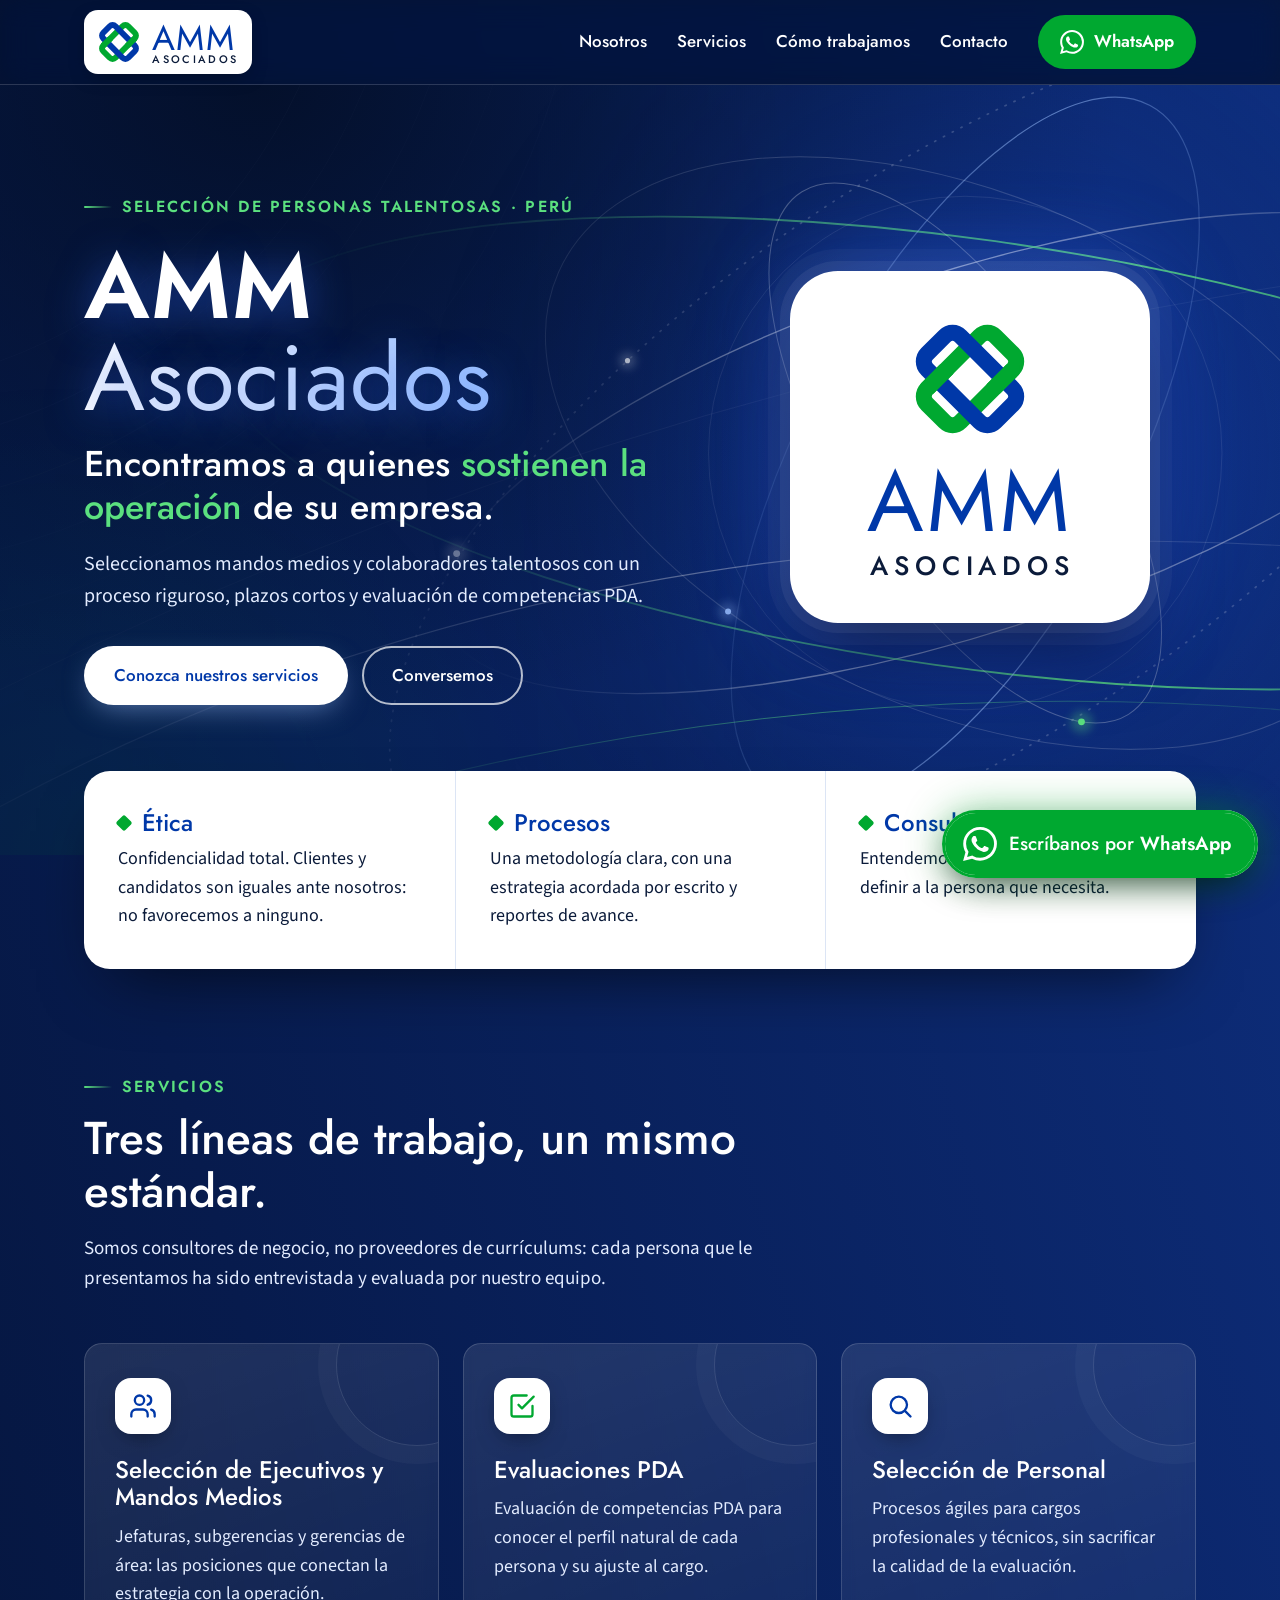
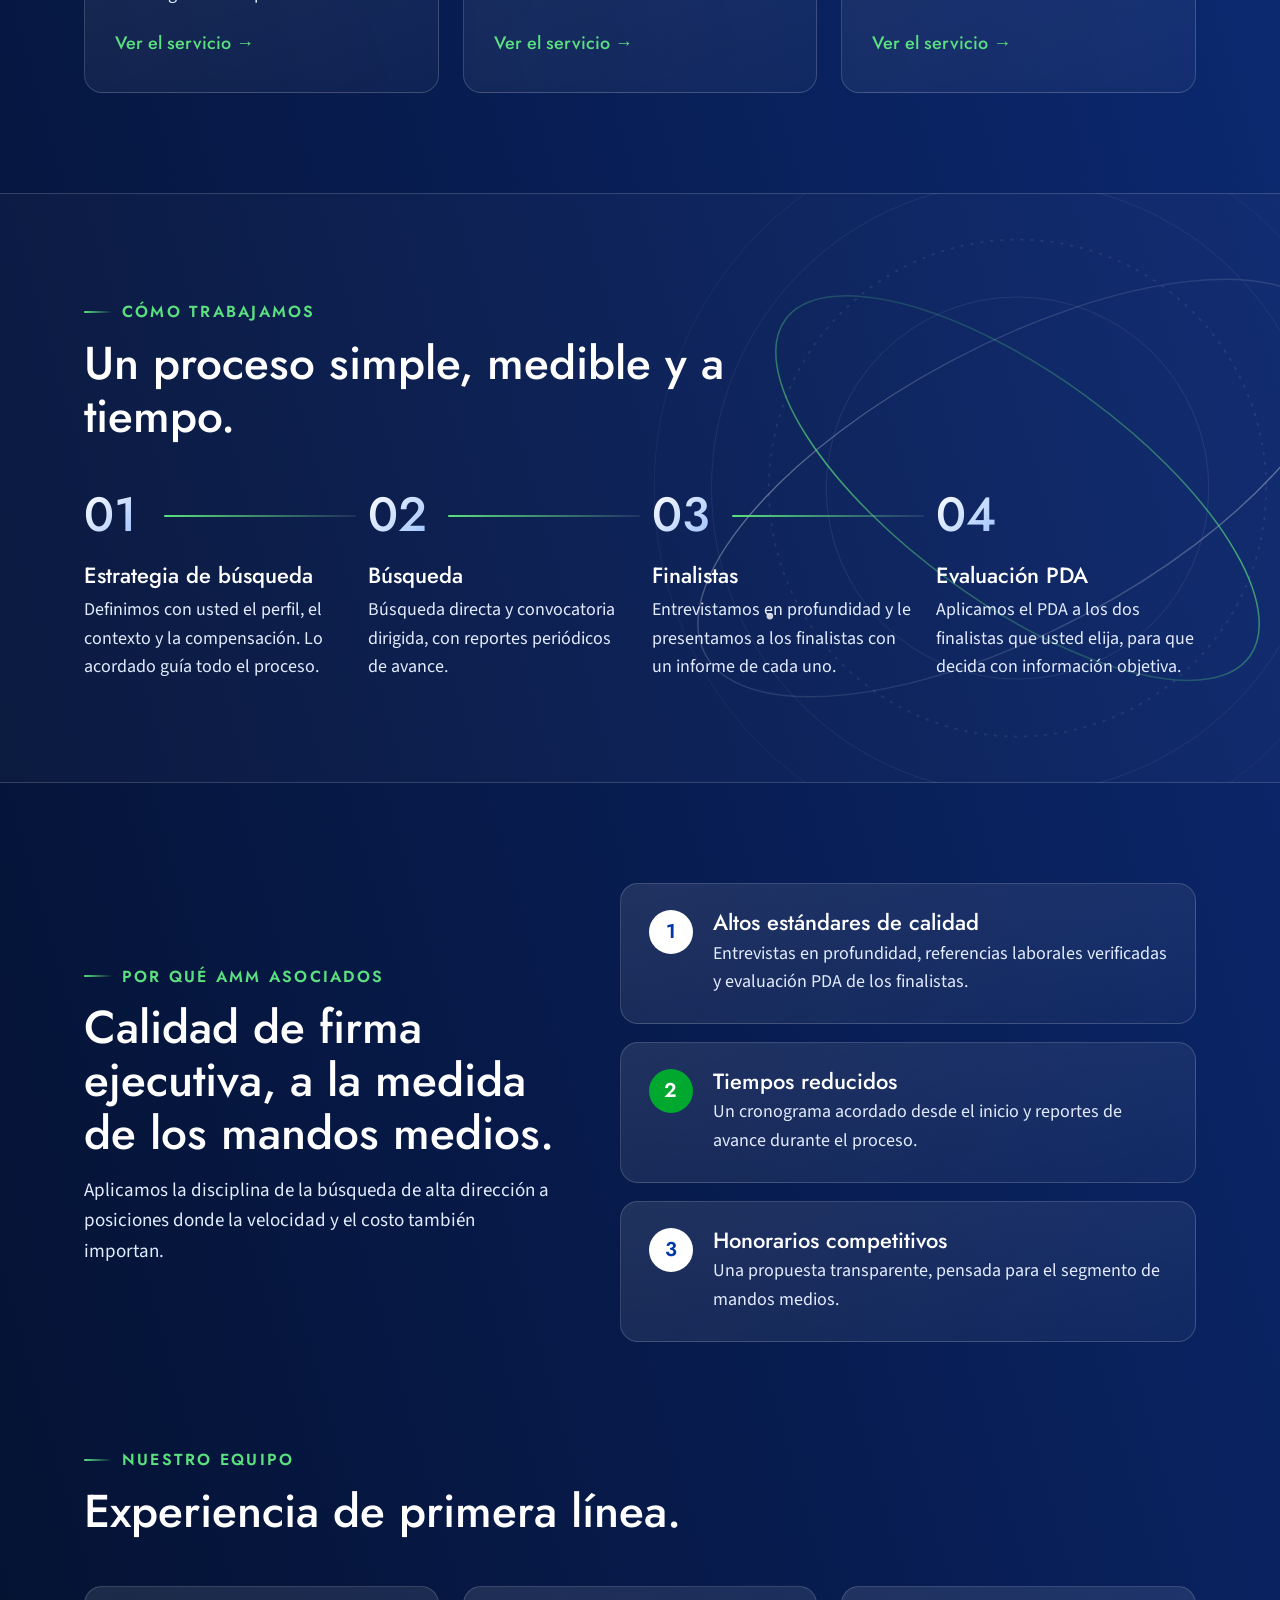
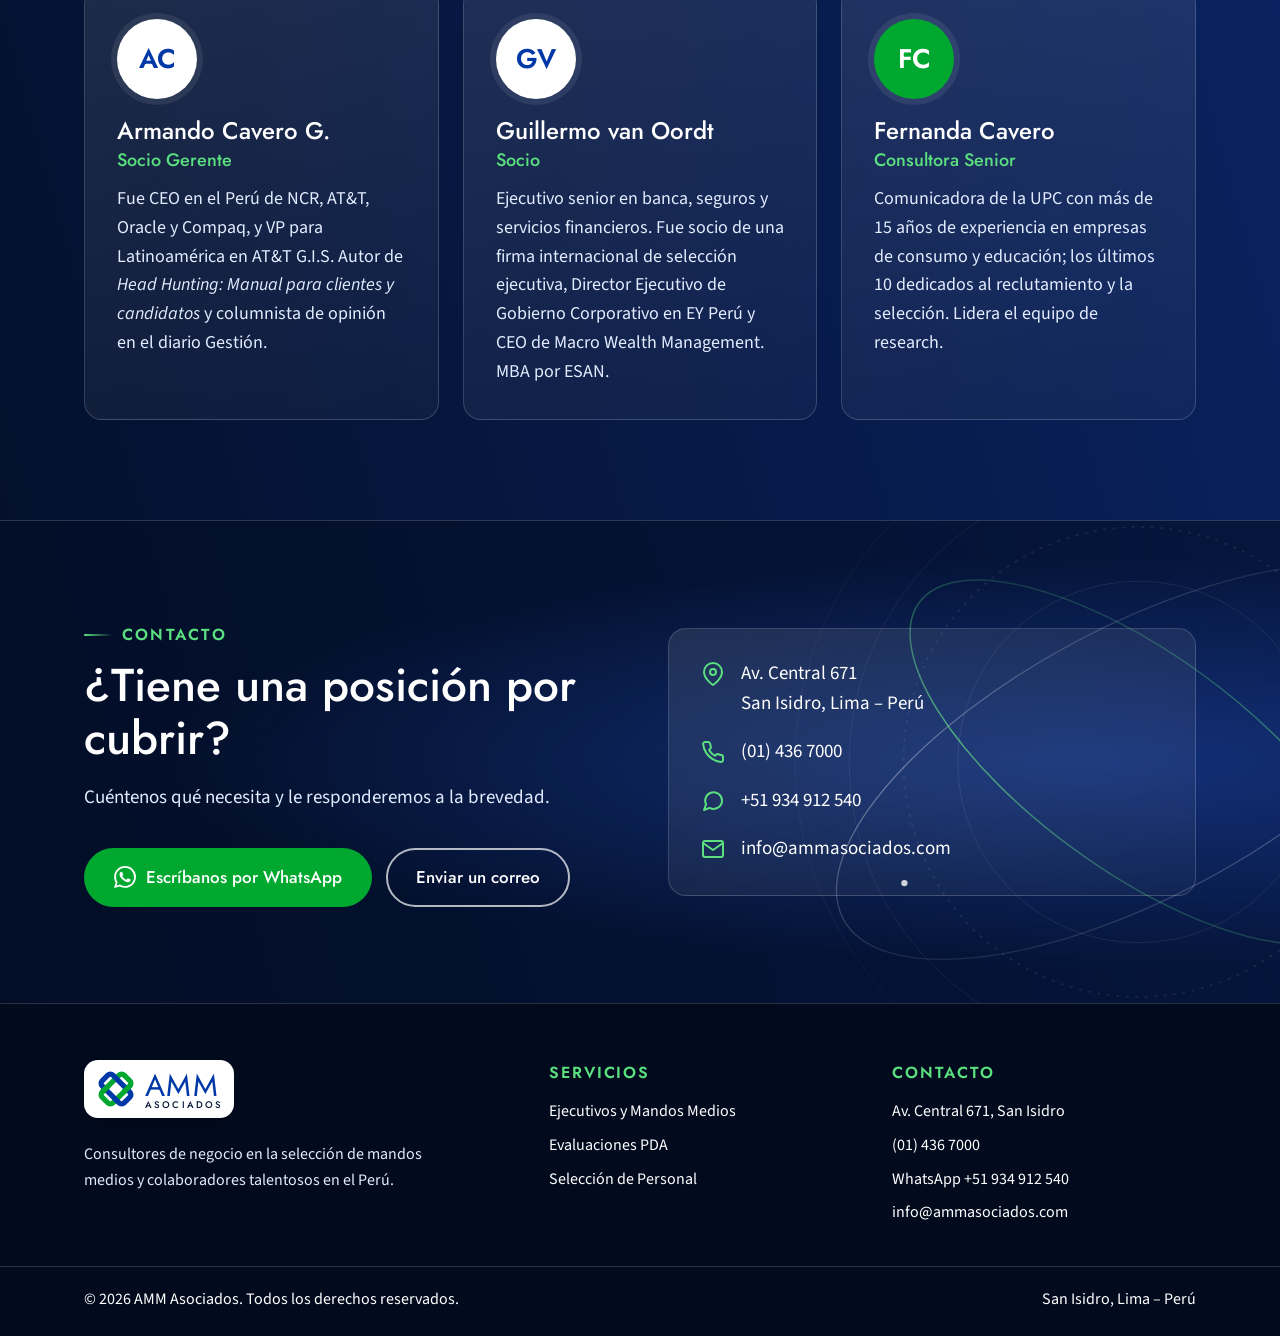
==== index.html @ b9a68bb2 "Sitio AMM Asociados Co-Authored-By: Claude Opus 5.5 <noreply@anthropic.com> Claude-Session: https://" ====
<!doctype html>
<html lang="es-PE">
<head>
<meta charset="utf-8">
<meta name="viewport" content="width=device-width, initial-scale=1">
<title>AMM Asociados | Selección de mandos medios y colaboradores talentosos</title>
<meta name="description" content="AMM Asociados: selección de ejecutivos, mandos medios y colaboradores talentosos en el Perú, con evaluación de competencias PDA. Consultores de negocio en San Isidro, Lima.">
<link rel="canonical" href="https://ammasociados.com/">
<meta property="og:type" content="website">
<meta property="og:site_name" content="AMM Asociados">
<meta property="og:locale" content="es_PE">
<meta property="og:title" content="AMM Asociados | Selección de mandos medios y colaboradores talentosos">
<meta property="og:description" content="AMM Asociados: selección de ejecutivos, mandos medios y colaboradores talentosos en el Perú, con evaluación de competencias PDA. Consultores de negocio en San Isidro, Lima.">
<meta property="og:url" content="https://ammasociados.com/">
<meta property="og:image" content="https://ammasociados.com/assets/img/og-image.png">
<meta name="twitter:card" content="summary_large_image">
<meta name="theme-color" content="#0038A8">
<link rel="icon" href="/favicon.svg" type="image/svg+xml">
<link rel="apple-touch-icon" href="/assets/img/apple-touch-icon.png">
<link rel="preconnect" href="https://fonts.googleapis.com">
<link rel="preconnect" href="https://fonts.gstatic.com" crossorigin>
<link href="https://fonts.googleapis.com/css2?family=Jost:wght@400;500;600&family=Source+Sans+3:wght@400;600;700&display=swap" rel="stylesheet">
<link rel="stylesheet" href="/assets/css/styles.css">
<script type="application/ld+json">{"@context": "https://schema.org", "@type": "ProfessionalService", "name": "AMM Asociados", "url": "https://ammasociados.com/", "logo": "https://ammasociados.com/assets/img/logo-amm-asociados.svg", "image": "https://ammasociados.com/assets/img/og-image.png", "description": "Selección de mandos medios, ejecutivos y colaboradores talentosos en el Perú, con evaluación de competencias PDA.", "telephone": "+51-1-436-7000", "email": "info@ammasociados.com", "address": {"@type": "PostalAddress", "streetAddress": "Av. Central 671", "addressLocality": "San Isidro", "addressRegion": "Lima", "addressCountry": "PE"}, "areaServed": "PE"}</script>
</head>
<body class="futuro">
<a class="skip" href="#contenido">Ir al contenido</a>
<svg width="0" height="0" style="position:absolute" aria-hidden="true" focusable="false">
  <defs>
    <symbol id="amm-mark" viewBox="-185 -185 370 370">
      <defs>
        <clipPath id="cx-l"><rect x="-135" y="-40" width="90" height="80"/></clipPath>
        <clipPath id="cx-r"><rect x="45" y="-40" width="90" height="80"/></clipPath>
      </defs>
      <g transform="rotate(45)">
        <rect x="-64" y="-131" width="128" height="262" rx="30" fill="none" stroke="#00A830" stroke-width="44"/>
        <rect x="-131" y="-64" width="262" height="128" rx="30" fill="none" stroke="#0038A8" stroke-width="44"/>
      </g>
      <g clip-path="url(#cx-l)"><g transform="rotate(45)"><rect x="-64" y="-131" width="128" height="262" rx="30" fill="none" stroke="#00A830" stroke-width="44"/></g></g>
      <g clip-path="url(#cx-r)"><g transform="rotate(45)"><rect x="-64" y="-131" width="128" height="262" rx="30" fill="none" stroke="#00A830" stroke-width="44"/></g></g>
    </symbol>
  </defs>
</svg>
<header class="site">
  <div class="wrap nav">
    <a class="logo" href="/" aria-label="AMM Asociados, inicio">
      <svg viewBox="0 0 488 170" role="img" aria-label="AMM Asociados">
        <use href="#amm-mark" x="0" y="0" width="170" height="170"/>
        <text x="196" y="112" font-family="Jost, sans-serif" font-size="118" font-weight="400" fill="#0038A8" letter-spacing="6">AMM</text>
        <text x="198" y="158" font-family="Jost, sans-serif" font-size="37" font-weight="500" fill="#0B1B3A" letter-spacing="8">ASOCIADOS</text>
      </svg>
    </a>
    <div class="nav-right">
      <ul class="menu">
      <li><a href="/nosotros/">Nosotros</a></li>
      <li><a href="/servicios/">Servicios</a></li>
      <li><a href="/#proceso">Cómo trabajamos</a></li>
      <li><a href="/contacto/">Contacto</a></li>
      </ul>
      <a class="btn btn-wa wa-head" href="https://wa.me/51934912540" target="_blank" rel="noopener" aria-label="Escríbanos por WhatsApp"><svg class="wa-ico" viewBox="0 0 24 24" fill="#FFFFFF" aria-hidden="true" focusable="false"><path d="M17.472 14.382c-.297-.149-1.758-.867-2.03-.967-.273-.099-.471-.148-.67.15-.197.297-.767.966-.94 1.164-.173.199-.347.223-.644.075-.297-.15-1.255-.463-2.39-1.475-.883-.788-1.48-1.761-1.653-2.059-.173-.297-.018-.458.13-.606.134-.133.298-.347.446-.52.149-.174.198-.298.298-.497.099-.198.05-.371-.025-.52-.075-.149-.669-1.612-.916-2.207-.242-.579-.487-.5-.669-.51-.173-.008-.371-.01-.57-.01-.198 0-.52.074-.792.372-.272.297-1.04 1.016-1.04 2.479 0 1.462 1.065 2.875 1.213 3.074.149.198 2.096 3.2 5.077 4.487.709.306 1.262.489 1.694.625.712.227 1.36.195 1.871.118.571-.085 1.758-.719 2.006-1.413.248-.694.248-1.289.173-1.413-.074-.124-.272-.198-.57-.347m-5.421 7.403h-.004a9.87 9.87 0 01-5.031-1.378l-.361-.214-3.741.982.998-3.648-.235-.374a9.86 9.86 0 01-1.51-5.26c.001-5.45 4.436-9.884 9.888-9.884 2.64 0 5.122 1.03 6.988 2.898a9.825 9.825 0 012.893 6.994c-.003 5.45-4.437 9.884-9.885 9.884m8.413-18.297A11.815 11.815 0 0012.05 0C5.495 0 .16 5.335.157 11.892c0 2.096.547 4.142 1.588 5.945L.057 24l6.305-1.654a11.882 11.882 0 005.683 1.448h.005c6.554 0 11.89-5.335 11.893-11.893a11.821 11.821 0 00-3.48-8.413Z"/></svg><span>WhatsApp</span></a>
      <button class="burger" aria-label="Abrir menú" aria-expanded="false"><span></span><span></span><span></span></button>
    </div>
  </div>
</header>

<main id="contenido">
<section class="hero">
  <svg class="art" viewBox="0 0 1600 900" preserveAspectRatio="xMidYMid slice" aria-hidden="true" focusable="false">
  <defs>
    <radialGradient id="glowh" cx="1180" cy="430" r="640" gradientUnits="userSpaceOnUse"><stop offset="0" stop-color="#2E66F0" stop-opacity=".55"/><stop offset=".45" stop-color="#173FAE" stop-opacity=".22"/><stop offset="1" stop-color="#071B4D" stop-opacity="0"/></radialGradient>
    <radialGradient id="glowgh" cx="120" cy="900" r="560" gradientUnits="userSpaceOnUse"><stop offset="0" stop-color="#00A830" stop-opacity=".22"/><stop offset="1" stop-color="#00A830" stop-opacity="0"/></radialGradient>
    <linearGradient id="arcAh" x1="0" x2="1"><stop offset="0" stop-color="#FFFFFF" stop-opacity="0"/><stop offset=".5" stop-color="#FFFFFF" stop-opacity=".6"/><stop offset="1" stop-color="#FFFFFF" stop-opacity="0"/></linearGradient>
    <linearGradient id="arcBh" x1="0" x2="1" y1="0" y2="1"><stop offset="0" stop-color="#9CC1FF" stop-opacity=".0"/><stop offset=".6" stop-color="#9CC1FF" stop-opacity=".55"/><stop offset="1" stop-color="#9CC1FF" stop-opacity="0"/></linearGradient>
    <linearGradient id="arcGh" x1="0" x2="1"><stop offset="0" stop-color="#5BE07F" stop-opacity="0"/><stop offset=".6" stop-color="#5BE07F" stop-opacity=".85"/><stop offset="1" stop-color="#5BE07F" stop-opacity="0"/></linearGradient>
    <filter id="blh" x="-2" y="-2" width="5" height="5"><feGaussianBlur stdDeviation="5"/></filter>
  </defs>
  <rect width="1600" height="900" fill="url(#glowh)"/>
  <rect width="1600" height="900" fill="url(#glowgh)"/>
  <circle cx="-160" cy="-260" r="620" fill="none" stroke="#FFFFFF" stroke-opacity="0.07" stroke-width="1"/><circle cx="-160" cy="-260" r="690" fill="none" stroke="#FFFFFF" stroke-opacity="0.06" stroke-width="1"/><circle cx="-160" cy="-260" r="760" fill="none" stroke="#FFFFFF" stroke-opacity="0.05" stroke-width="1"/><circle cx="-160" cy="-260" r="830" fill="none" stroke="#FFFFFF" stroke-opacity="0.04" stroke-width="1"/><circle cx="-160" cy="-260" r="900" fill="none" stroke="#FFFFFF" stroke-opacity="0.03" stroke-width="1"/>
  <path d="M-200 1000 Q 620 420 1800 560" fill="none" stroke="url(#arcAh)" stroke-width="1.3" opacity=".7"/>
  <path d="M-200 840 Q 700 330 1800 200" fill="none" stroke="#FFFFFF" stroke-opacity=".07" stroke-width="1"/>
  <path d="M-200 1080 Q 800 600 1800 760" fill="none" stroke="url(#arcGh)" stroke-width="1.2" opacity=".55"/>
  <g class="orb orb-1" style="transform-origin:1180px 430px"><ellipse cx="1180" cy="430" rx="640" ry="210" transform="rotate(-18 1180 430)" fill="none" stroke="url(#arcAh)" stroke-width="1.6" /><ellipse cx="1180" cy="430" rx="520" ry="300" transform="rotate(24 1180 430)" fill="none" stroke="rgba(255,255,255,.16)" stroke-width="1.2" /><ellipse cx="1180" cy="430" rx="780" ry="330" transform="rotate(-34 1180 430)" fill="none" stroke="rgba(255,255,255,.18)" stroke-width="2" stroke-dasharray="1.5 10" stroke-linecap="round"/><ellipse cx="1180" cy="430" rx="880" ry="250" transform="rotate(8 1180 430)" fill="none" stroke="url(#arcGh)" stroke-width="2.2" /><circle cx="585.8" cy="547.5" r="12.8" fill="#FFFFFF" opacity=".28" filter="url(#blh)"/><circle cx="585.8" cy="547.5" r="4" fill="#FFFFFF"/><circle cx="1952.1" cy="412.3" r="16.0" fill="#5BE07F" opacity=".28" filter="url(#blh)"/><circle cx="1952.1" cy="412.3" r="5" fill="#5BE07F"/><circle cx="902.9" cy="615.2" r="11.200000000000001" fill="#9CC1FF" opacity=".28" filter="url(#blh)"/><circle cx="902.9" cy="615.2" r="3.5" fill="#9CC1FF"/><circle cx="785.4" cy="322.1" r="9.600000000000001" fill="#FFFFFF" opacity=".28" filter="url(#blh)"/><circle cx="785.4" cy="322.1" r="3" fill="#FFFFFF"/></g>
  <g class="orb orb-2" style="transform-origin:1180px 430px"><ellipse cx="1180" cy="430" rx="360" ry="150" transform="rotate(58 1180 430)" fill="none" stroke="rgba(255,255,255,.26)" stroke-width="1.2" /><ellipse cx="1180" cy="430" rx="300" ry="300" transform="rotate(0 1180 430)" fill="none" stroke="rgba(255,255,255,.10)" stroke-width="1" /><ellipse cx="1180" cy="430" rx="460" ry="190" transform="rotate(-62 1180 430)" fill="none" stroke="url(#arcBh)" stroke-width="1.4" /><circle cx="1315.8" cy="744.1" r="12.8" fill="#5BE07F" opacity=".28" filter="url(#blh)"/><circle cx="1315.8" cy="744.1" r="4" fill="#5BE07F"/><circle cx="1034.4" cy="842.2" r="11.200000000000001" fill="#FFFFFF" opacity=".28" filter="url(#blh)"/><circle cx="1034.4" cy="842.2" r="3.5" fill="#FFFFFF"/></g>
</svg>
  <div class="wrap">
    <div>
      <span class="eyebrow">Selección de personas talentosas · Perú</span>
      <h1 class="brand-title">AMM <span>Asociados</span></h1>
      <p class="tagline">Encontramos a quienes <em>sostienen la operación</em> de su empresa.</p>
      <p class="lead">Seleccionamos mandos medios y colaboradores talentosos con un proceso riguroso, plazos cortos y evaluación de competencias PDA.</p>
      <div class="ctas">
        <a class="btn btn-blue" href="/servicios/">Conozca nuestros servicios</a>
        <a class="btn btn-ghost" href="https://wa.me/51934912540" target="_blank" rel="noopener">Conversemos</a>
      </div>
    </div>
    <div class="hero-mark" aria-hidden="true">
      <div class="tile"><svg viewBox="0 0 420 430" role="img" aria-label="Logo AMM Asociados">
        <use href="#amm-mark" x="105" y="0" width="210" height="210"/>
        <text x="210" y="340" text-anchor="middle" font-family="Jost, sans-serif" font-size="132" font-weight="400" fill="#0038A8" letter-spacing="6">AMM</text>
        <text x="214" y="408" text-anchor="middle" font-family="Jost, sans-serif" font-size="41" font-weight="500" fill="#0B1B3A" letter-spacing="9">ASOCIADOS</text>
      </svg></div>
    </div>
  </div>
</section>

<section class="commit lift">
  <div class="wrap"><div class="commit-card">
    <div class="item"><h3>Ética</h3><p>Confidencialidad total. Clientes y candidatos son iguales ante nosotros: no favorecemos a ninguno.</p></div>
    <div class="item"><h3>Procesos</h3><p>Una metodología clara, con una estrategia acordada por escrito y reportes de avance.</p></div>
    <div class="item"><h3>Consultoría</h3><p>Entendemos su negocio antes de definir a la persona que necesita.</p></div>
  </div></div>
</section>

<section class="block" id="servicios">
  <div class="wrap">
    <div class="head">
      <span class="eyebrow">Servicios</span>
      <h2>Tres líneas de trabajo, un mismo estándar.</h2>
      <p>Somos consultores de negocio, no proveedores de currículums: cada persona que le presentamos ha sido entrevistada y evaluada por nuestro equipo.</p>
    </div>
    <div class="cards">
        <a class="card" href="/servicios/seleccion-ejecutivos-mandos-medios/">
          <div class="ico"><svg width="28" height="28" viewBox="0 0 24 24" fill="none" stroke="#0038A8" stroke-width="2" stroke-linecap="round" stroke-linejoin="round" aria-hidden="true"><path d="M16 21v-2a4 4 0 0 0-4-4H6a4 4 0 0 0-4 4v2"/><circle cx="9" cy="7" r="4"/><path d="M22 21v-2a4 4 0 0 0-3-3.87M16 3.13a4 4 0 0 1 0 7.75"/></svg></div>
          <h3>Selección de Ejecutivos y Mandos Medios</h3>
          <p>Jefaturas, subgerencias y gerencias de área: las posiciones que conectan la estrategia con la operación.</p>
          <span class="more">Ver el servicio →</span>
        </a>
        <a class="card" href="/servicios/evaluaciones-pda/">
          <div class="ico"><svg width="28" height="28" viewBox="0 0 24 24" fill="none" stroke="#00A830" stroke-width="2" stroke-linecap="round" stroke-linejoin="round" aria-hidden="true"><path d="M9 11l3 3L22 4"/><path d="M21 12v7a2 2 0 0 1-2 2H5a2 2 0 0 1-2-2V5a2 2 0 0 1 2-2h11"/></svg></div>
          <h3>Evaluaciones PDA</h3>
          <p>Evaluación de competencias PDA para conocer el perfil natural de cada persona y su ajuste al cargo.</p>
          <span class="more">Ver el servicio →</span>
        </a>
        <a class="card" href="/servicios/seleccion-de-personal/">
          <div class="ico"><svg width="28" height="28" viewBox="0 0 24 24" fill="none" stroke="#0038A8" stroke-width="2" stroke-linecap="round" stroke-linejoin="round" aria-hidden="true"><circle cx="11" cy="11" r="7"/><path d="M21 21l-4.35-4.35"/></svg></div>
          <h3>Selección de Personal</h3>
          <p>Procesos ágiles para cargos profesionales y técnicos, sin sacrificar la calidad de la evaluación.</p>
          <span class="more">Ver el servicio →</span>
        </a>
      </div>
  </div>
</section>

<section class="block mist" id="proceso">
  <div class="wrap">
    <div class="head">
      <span class="eyebrow">Cómo trabajamos</span>
      <h2>Un proceso simple, medible y a tiempo.</h2>
    </div>
    <div class="steps">
        <div class="step"><h3>Estrategia de búsqueda</h3><p>Definimos con usted el perfil, el contexto y la compensación. Lo acordado guía todo el proceso.</p></div>
        <div class="step"><h3>Búsqueda</h3><p>Búsqueda directa y convocatoria dirigida, con reportes periódicos de avance.</p></div>
        <div class="step"><h3>Finalistas</h3><p>Entrevistamos en profundidad y le presentamos a los finalistas con un informe de cada uno.</p></div>
        <div class="step"><h3>Evaluación PDA</h3><p>Aplicamos el PDA a los dos finalistas que usted elija, para que decida con información objetiva.</p></div>
      </div>
  </div>
</section>

<section class="block">
  <div class="wrap split">
    <div class="head" style="margin-bottom:0">
      <span class="eyebrow">Por qué AMM Asociados</span>
      <h2>Calidad de firma ejecutiva, a la medida de los mandos medios.</h2>
      <p>Aplicamos la disciplina de la búsqueda de alta dirección a posiciones donde la velocidad y el costo también importan.</p>
    </div>
    <div class="pillars">
      <div class="pillar"><span class="n">1</span><div><h3>Altos estándares de calidad</h3><p>Entrevistas en profundidad, referencias laborales verificadas y evaluación PDA de los finalistas.</p></div></div>
      <div class="pillar"><span class="n">2</span><div><h3>Tiempos reducidos</h3><p>Un cronograma acordado desde el inicio y reportes de avance durante el proceso.</p></div></div>
      <div class="pillar"><span class="n">3</span><div><h3>Honorarios competitivos</h3><p>Una propuesta transparente, pensada para el segmento de mandos medios.</p></div></div>
    </div>
  </div>
</section>

<section class="block tight" id="equipo">
  <div class="wrap">
    <div class="head">
      <span class="eyebrow">Nuestro equipo</span>
      <h2>Experiencia de primera línea.</h2>
    </div>
    <div class="team">
        <div class="person">
          <div class="avatar">AC</div>
          <div>
            <h3>Armando Cavero G.</h3>
            <div class="role">Socio Gerente</div>
            <p>Fue CEO en el Perú de NCR, AT&amp;T, Oracle y Compaq, y VP para Latinoamérica en AT&amp;T G.I.S. Autor de <em>Head Hunting: Manual para clientes y candidatos</em> y columnista de opinión en el diario Gestión.</p>
          </div>
        </div>
        <div class="person">
          <div class="avatar">GV</div>
          <div>
            <h3>Guillermo van Oordt</h3>
            <div class="role">Socio</div>
            <p>Ejecutivo senior en banca, seguros y servicios financieros. Fue socio de una firma internacional de selección ejecutiva, Director Ejecutivo de Gobierno Corporativo en EY Perú y CEO de Macro Wealth Management. MBA por ESAN.</p>
          </div>
        </div>
        <div class="person">
          <div class="avatar">FC</div>
          <div>
            <h3>Fernanda Cavero</h3>
            <div class="role">Consultora Senior</div>
            <p>Comunicadora de la UPC con más de 15 años de experiencia en empresas de consumo y educación; los últimos 10 dedicados al reclutamiento y la selección. Lidera el equipo de research.</p>
          </div>
        </div>
      </div>
  </div>
</section>

<section class="cta-band" id="contacto-rapido">
  <div class="wrap">
    <div>
      <span class="eyebrow">Contacto</span>
      <h2>¿Tiene una posición por cubrir?</h2>
      <p>Cuéntenos qué necesita y le responderemos a la brevedad.</p>
      <div class="ctas">
        <a class="btn btn-wa" href="https://wa.me/51934912540" target="_blank" rel="noopener"><svg class="wa-ico" viewBox="0 0 24 24" fill="#FFFFFF" aria-hidden="true" focusable="false"><path d="M17.472 14.382c-.297-.149-1.758-.867-2.03-.967-.273-.099-.471-.148-.67.15-.197.297-.767.966-.94 1.164-.173.199-.347.223-.644.075-.297-.15-1.255-.463-2.39-1.475-.883-.788-1.48-1.761-1.653-2.059-.173-.297-.018-.458.13-.606.134-.133.298-.347.446-.52.149-.174.198-.298.298-.497.099-.198.05-.371-.025-.52-.075-.149-.669-1.612-.916-2.207-.242-.579-.487-.5-.669-.51-.173-.008-.371-.01-.57-.01-.198 0-.52.074-.792.372-.272.297-1.04 1.016-1.04 2.479 0 1.462 1.065 2.875 1.213 3.074.149.198 2.096 3.2 5.077 4.487.709.306 1.262.489 1.694.625.712.227 1.36.195 1.871.118.571-.085 1.758-.719 2.006-1.413.248-.694.248-1.289.173-1.413-.074-.124-.272-.198-.57-.347m-5.421 7.403h-.004a9.87 9.87 0 01-5.031-1.378l-.361-.214-3.741.982.998-3.648-.235-.374a9.86 9.86 0 01-1.51-5.26c.001-5.45 4.436-9.884 9.888-9.884 2.64 0 5.122 1.03 6.988 2.898a9.825 9.825 0 012.893 6.994c-.003 5.45-4.437 9.884-9.885 9.884m8.413-18.297A11.815 11.815 0 0012.05 0C5.495 0 .16 5.335.157 11.892c0 2.096.547 4.142 1.588 5.945L.057 24l6.305-1.654a11.882 11.882 0 005.683 1.448h.005c6.554 0 11.89-5.335 11.893-11.893a11.821 11.821 0 00-3.48-8.413Z"/></svg>Escríbanos por WhatsApp</a>
        <a class="btn btn-ghost" href="mailto:info@ammasociados.com">Enviar un correo</a>
      </div>
    </div>
    <ul class="info">
      <li><svg width="24" height="24" viewBox="0 0 24 24" fill="none" stroke="#5BE07F" stroke-width="2" stroke-linecap="round" stroke-linejoin="round" aria-hidden="true"><path d="M21 10c0 7-9 13-9 13S3 17 3 10a9 9 0 0 1 18 0z"/><circle cx="12" cy="10" r="3"/></svg><a href="https://www.google.com/maps/search/?api=1&query=Av.+Central+671,+San+Isidro,+Lima,+Peru" target="_blank" rel="noopener">Av. Central 671<br>San Isidro, Lima – Perú</a></li>
      <li><svg width="24" height="24" viewBox="0 0 24 24" fill="none" stroke="#5BE07F" stroke-width="2" stroke-linecap="round" stroke-linejoin="round" aria-hidden="true"><path d="M22 16.92v3a2 2 0 0 1-2.18 2 19.8 19.8 0 0 1-8.63-3.07 19.5 19.5 0 0 1-6-6A19.8 19.8 0 0 1 2.12 4.18 2 2 0 0 1 4.11 2h3a2 2 0 0 1 2 1.72c.13.96.36 1.9.7 2.81a2 2 0 0 1-.45 2.11L8.09 9.91a16 16 0 0 0 6 6l1.27-1.27a2 2 0 0 1 2.11-.45c.91.34 1.85.57 2.81.7A2 2 0 0 1 22 16.92z"/></svg><a href="tel:+5114367000">(01) 436 7000</a></li>
      <li><svg width="24" height="24" viewBox="0 0 24 24" fill="none" stroke="#5BE07F" stroke-width="2" stroke-linecap="round" stroke-linejoin="round" aria-hidden="true"><path d="M21 11.5a8.4 8.4 0 0 1-12.4 7.4L3 21l2.1-5.6A8.4 8.4 0 1 1 21 11.5z"/></svg><a href="https://wa.me/51934912540" target="_blank" rel="noopener">+51 934 912 540</a></li>
      <li><svg width="24" height="24" viewBox="0 0 24 24" fill="none" stroke="#5BE07F" stroke-width="2" stroke-linecap="round" stroke-linejoin="round" aria-hidden="true"><rect x="2" y="4" width="20" height="16" rx="2"/><path d="M22 6l-10 7L2 6"/></svg><a href="mailto:info@ammasociados.com">info@ammasociados.com</a></li>
    </ul>
  </div>
</section>
</main>

<footer class="site">
  <div class="wrap cols">
    <div class="brand">
      <a class="logo" href="/" aria-label="AMM Asociados, inicio">
        <svg viewBox="0 0 488 170" style="height:44px;width:auto;display:block" role="img" aria-label="AMM Asociados"><use href="#amm-mark" width="170" height="170"/><text x="196" y="112" font-family="Jost, sans-serif" font-size="118" fill="#0038A8" letter-spacing="6">AMM</text><text x="198" y="158" font-family="Jost, sans-serif" font-size="37" font-weight="500" fill="#0B1B3A" letter-spacing="8">ASOCIADOS</text></svg>
      </a>
      <p>Consultores de negocio en la selección de mandos medios y colaboradores talentosos en el Perú.</p>
    </div>
    <div>
      <h4>Servicios</h4>
      <ul>
        <li><a href="/servicios/seleccion-ejecutivos-mandos-medios/">Ejecutivos y Mandos Medios</a></li>
        <li><a href="/servicios/evaluaciones-pda/">Evaluaciones PDA</a></li>
        <li><a href="/servicios/seleccion-de-personal/">Selección de Personal</a></li>
      </ul>
    </div>
    <div>
      <h4>Contacto</h4>
      <ul>
        <li><a href="https://www.google.com/maps/search/?api=1&query=Av.+Central+671,+San+Isidro,+Lima,+Peru" target="_blank" rel="noopener">Av. Central 671, San Isidro</a></li>
        <li><a href="tel:+5114367000">(01) 436 7000</a></li>
        <li><a href="https://wa.me/51934912540" target="_blank" rel="noopener">WhatsApp +51 934 912 540</a></li>
        <li><a href="mailto:info@ammasociados.com">info@ammasociados.com</a></li>
      </ul>
    </div>
  </div>
  <div class="legal">
    <div class="wrap">
      <span>© 2026 AMM Asociados. Todos los derechos reservados.</span>
      <span>San Isidro, Lima – Perú</span>
    </div>
  </div>
</footer>

<a class="wa-float" href="https://wa.me/51934912540" target="_blank" rel="noopener" aria-label="Escríbanos por WhatsApp">
  <span class="wa-pulse" aria-hidden="true"></span><svg class="wa-ico" viewBox="0 0 24 24" fill="#FFFFFF" aria-hidden="true" focusable="false"><path d="M17.472 14.382c-.297-.149-1.758-.867-2.03-.967-.273-.099-.471-.148-.67.15-.197.297-.767.966-.94 1.164-.173.199-.347.223-.644.075-.297-.15-1.255-.463-2.39-1.475-.883-.788-1.48-1.761-1.653-2.059-.173-.297-.018-.458.13-.606.134-.133.298-.347.446-.52.149-.174.198-.298.298-.497.099-.198.05-.371-.025-.52-.075-.149-.669-1.612-.916-2.207-.242-.579-.487-.5-.669-.51-.173-.008-.371-.01-.57-.01-.198 0-.52.074-.792.372-.272.297-1.04 1.016-1.04 2.479 0 1.462 1.065 2.875 1.213 3.074.149.198 2.096 3.2 5.077 4.487.709.306 1.262.489 1.694.625.712.227 1.36.195 1.871.118.571-.085 1.758-.719 2.006-1.413.248-.694.248-1.289.173-1.413-.074-.124-.272-.198-.57-.347m-5.421 7.403h-.004a9.87 9.87 0 01-5.031-1.378l-.361-.214-3.741.982.998-3.648-.235-.374a9.86 9.86 0 01-1.51-5.26c.001-5.45 4.436-9.884 9.888-9.884 2.64 0 5.122 1.03 6.988 2.898a9.825 9.825 0 012.893 6.994c-.003 5.45-4.437 9.884-9.885 9.884m8.413-18.297A11.815 11.815 0 0012.05 0C5.495 0 .16 5.335.157 11.892c0 2.096.547 4.142 1.588 5.945L.057 24l6.305-1.654a11.882 11.882 0 005.683 1.448h.005c6.554 0 11.89-5.335 11.893-11.893a11.821 11.821 0 00-3.48-8.413Z"/></svg><span class="wa-txt">Escríbanos por <strong>WhatsApp</strong></span>
</a>
<script src="/assets/js/main.js" defer></script>
</body>
</html>
---- assets/css/styles.css ----
/* AMM Asociados — hoja de estilos del sitio (azul profundo, órbitas) */
:root{
  --blue:#0038A8;
  --night:#030E26;
  --deep:#071B4D;
  --navy:#0A2766;
  --green:#00A830;
  --green-deep:#00922A;
  --green-hi:#5BE07F;
  --sky:#9CC1FF;
  --white:#FFFFFF;
  --text:#E3ECFF;
  --ink:#0B1B3A;
  --glass:linear-gradient(160deg,rgba(255,255,255,.10) 0%,rgba(255,255,255,.035) 100%);
  --glass-hover:linear-gradient(160deg,rgba(255,255,255,.15) 0%,rgba(255,255,255,.06) 100%);
  --line:rgba(255,255,255,.16);
  --radius:18px;
}
*{box-sizing:border-box;margin:0;padding:0}
html{scroll-behavior:smooth;background:var(--night)}
body{
  color:var(--white);
  font-family:"Source Sans 3",system-ui,-apple-system,"Segoe UI",sans-serif;font-size:18px;line-height:1.6;-webkit-font-smoothing:antialiased;
  background:linear-gradient(to top right,var(--night) 0%,var(--deep) 45%,#0E2F80 100%);
}
img,svg{max-width:100%}
a{color:inherit}
.wrap{max-width:1160px;margin:0 auto;padding:0 24px;position:relative;z-index:1}
h1,h2,h3{font-family:"Jost",system-ui,sans-serif;font-weight:500;line-height:1.15;color:var(--white)}
.eyebrow{display:inline-flex;align-items:center;gap:10px;font-family:"Jost",sans-serif;font-size:16px;font-weight:600;letter-spacing:.14em;text-transform:uppercase;color:var(--green-hi)}
.eyebrow::before{content:"";width:28px;height:2px;background:linear-gradient(90deg,var(--green-hi),transparent);border-radius:2px}
.skip{position:absolute;left:-999px;top:0;background:var(--white);color:var(--blue);padding:10px 16px;z-index:100}
.skip:focus{left:12px;top:12px}

/* ---------- Capa artística (órbitas) ---------- */
.art{position:absolute;inset:0;width:100%;height:100%;z-index:0;pointer-events:none;-webkit-mask-image:linear-gradient(90deg,rgba(0,0,0,.28) 0%,rgba(0,0,0,.4) 38%,#000 62%);mask-image:linear-gradient(90deg,rgba(0,0,0,.28) 0%,rgba(0,0,0,.4) 38%,#000 62%)}
.orb{transform-box:view-box}
.orb-1{animation:spin 160s linear infinite}
.orb-2{animation:spin 110s linear infinite reverse}
@keyframes spin{to{transform:rotate(360deg)}}
@keyframes float{0%,100%{transform:translateY(0)}50%{transform:translateY(-12px)}}

/* ---------- Header ---------- */
header.site{position:sticky;top:0;z-index:20;background:rgba(3,14,38,.72);backdrop-filter:blur(14px) saturate(140%);-webkit-backdrop-filter:blur(14px) saturate(140%);border-bottom:1px solid var(--line)}
.nav{display:flex;align-items:center;justify-content:space-between;height:84px}
.logo{display:inline-block;background:var(--white);border-radius:14px;padding:7px 14px 7px 10px;box-shadow:0 6px 20px -8px rgba(0,0,0,.5)}
.logo svg{height:50px;width:auto;display:block}
.menu{display:flex;align-items:center;gap:30px;list-style:none}
.menu a{text-decoration:none;font-family:"Jost",sans-serif;font-size:17px;font-weight:500;color:var(--white);padding-bottom:4px;border-bottom:2px solid transparent}
.menu a:hover{color:var(--green-hi)}
.menu a[aria-current="page"]{border-bottom-color:var(--green-hi)}
.burger{display:none;background:none;border:0;cursor:pointer;padding:8px}
.burger span{display:block;width:26px;height:2px;background:var(--white);margin:6px 0}

/* ---------- Buttons ---------- */
.btn{display:inline-flex;align-items:center;justify-content:center;gap:10px;text-decoration:none;font-family:"Jost",sans-serif;font-weight:500;font-size:17px;padding:14px 28px;border-radius:999px;border:2px solid transparent;transition:transform .15s ease,background .15s ease,box-shadow .15s ease}
.btn:hover{transform:translateY(-1px)}
.btn-wa{background:var(--green);color:var(--white)}
.btn-wa:hover{background:var(--green-deep)}
.btn-blue{background:var(--white);color:var(--blue);box-shadow:0 10px 30px -10px rgba(156,193,255,.6)}
.btn-blue:hover{box-shadow:0 14px 34px -10px rgba(156,193,255,.85)}
.btn-ghost{border-color:rgba(255,255,255,.7);color:var(--white)}
.btn-ghost:hover{background:rgba(255,255,255,.1);border-color:var(--white)}
.menu .btn{padding:10px 20px;font-size:16px;color:var(--white);border-bottom:2px solid transparent}
.menu .btn:hover{color:var(--white)}
.ctas{display:flex;flex-wrap:wrap;gap:14px;margin-top:34px}

/* ---------- Home hero ---------- */
.hero{position:relative;overflow:hidden;background:radial-gradient(ellipse at 20% 0%,rgba(3,14,38,.9),transparent 60%)}
.hero .wrap{display:grid;grid-template-columns:1.15fr .85fr;gap:48px;align-items:center;padding-top:104px;padding-bottom:150px}
.hero h1{font-size:clamp(38px,5vw,62px);margin:18px 0 22px}
.hero h1 em{font-style:normal;background:linear-gradient(90deg,var(--green-hi),#B6F5C6);-webkit-background-clip:text;background-clip:text;color:transparent}
.lead{font-size:20px;color:var(--text);max-width:600px}
.hero-mark{display:flex;justify-content:center}
.tile{width:min(360px,76vw);background:var(--white);border-radius:48px;padding:40px 44px 34px;box-shadow:0 0 0 10px rgba(255,255,255,.06),0 0 0 22px rgba(255,255,255,.03),0 40px 80px -20px rgba(0,8,40,.8),0 0 90px rgba(46,102,240,.45);animation:float 9s ease-in-out infinite}
.hero h1.brand-title{font-size:clamp(46px,7.2vw,96px);font-weight:600;line-height:1;letter-spacing:.01em;margin:20px 0 18px;color:var(--white);text-shadow:0 6px 40px rgba(46,102,240,.55)}
.hero h1.brand-title span{font-weight:400;background:linear-gradient(90deg,var(--white),var(--sky));-webkit-background-clip:text;background-clip:text;color:transparent}
.tagline{font-family:"Jost",sans-serif;font-size:clamp(26px,2.8vw,36px);font-weight:500;line-height:1.2;color:var(--white);margin-bottom:20px;max-width:620px}
.tagline em{font-style:normal;color:var(--green-hi)}
.tile svg{width:100%;height:100%;display:block}

/* ---------- Inner page hero ---------- */
.page-hero{position:relative;overflow:hidden;border-bottom:1px solid var(--line)}
.page-hero .wrap{padding-top:76px;padding-bottom:76px}
.page-hero h1{font-size:clamp(34px,4.4vw,54px);margin:14px 0 18px;max-width:820px}
.page-hero .lead{max-width:720px}
.crumbs{font-size:16px;color:var(--text);margin-bottom:10px}
.crumbs a{color:var(--white);text-decoration:underline;text-underline-offset:3px}

/* ---------- Compromiso (tarjeta blanca flotante) ---------- */
.commit{position:relative;z-index:2}
.commit.lift{margin-top:-84px}
.commit:not(.lift){padding:24px 0}
.commit-card{display:grid;grid-template-columns:repeat(3,1fr);background:var(--white);color:var(--ink);border-radius:26px;box-shadow:0 30px 70px -30px rgba(0,0,0,.7);overflow:hidden}
.commit .item{padding:38px 34px;border-left:1px solid #DCE5F5}
.commit .item:first-child{border-left:0}
.commit h3{color:var(--blue);font-size:24px;margin-bottom:8px;display:flex;align-items:center;gap:12px}
.commit h3::before{content:"";width:12px;height:12px;background:var(--green);transform:rotate(45deg);border-radius:2px;flex:none}
.commit p{color:var(--ink);font-size:18px}

/* ---------- Sections ---------- */
section.block{padding:100px 0;position:relative}
section.block.tight{padding-top:0}
.head{max-width:720px;margin-bottom:48px}
.head h2{font-size:clamp(30px,3.6vw,46px);margin-top:12px}
.head p{margin-top:16px;font-size:19px;color:var(--text)}
.mist{background:url("/assets/img/arcos.svg") right -120px center/auto 130% no-repeat,rgba(255,255,255,.025);border-top:1px solid var(--line);border-bottom:1px solid var(--line)}

.cards{display:grid;grid-template-columns:repeat(3,1fr);gap:24px}
.card{position:relative;display:flex;flex-direction:column;border:1px solid var(--line);border-radius:var(--radius);padding:34px 30px;background:var(--glass);backdrop-filter:blur(6px);-webkit-backdrop-filter:blur(6px);transition:transform .2s ease,background .2s ease,border-color .2s ease;text-decoration:none;overflow:hidden}
.card::after{content:"";position:absolute;right:-60px;top:-60px;width:160px;height:160px;border-radius:50%;border:1px solid rgba(255,255,255,.12);box-shadow:0 0 0 18px rgba(255,255,255,.03)}
a.card:hover{background:var(--glass-hover);border-color:rgba(91,224,127,.55);transform:translateY(-4px)}
.ico{width:56px;height:56px;border-radius:16px;background:var(--white);display:grid;place-items:center;margin-bottom:22px;flex:none;box-shadow:0 8px 24px -10px rgba(0,0,0,.6)}
.card h3{font-size:24px;margin-bottom:12px}
.card p{color:var(--text)}
.card .more{margin-top:auto;padding-top:20px;font-family:"Jost",sans-serif;font-weight:500;color:var(--green-hi)}

ul.check{list-style:none;margin-top:16px}
ul.check li{padding-left:24px;position:relative;margin-top:8px;color:var(--white)}
ul.check li::before{content:"";position:absolute;left:2px;top:11px;width:9px;height:9px;background:var(--green-hi);transform:rotate(45deg)}

.steps{display:grid;grid-template-columns:repeat(4,1fr);gap:24px;counter-reset:s}
.step{position:relative;padding-top:72px}
.step::before{counter-increment:s;content:"0" counter(s);position:absolute;top:0;left:0;font-family:"Jost",sans-serif;font-size:48px;font-weight:500;line-height:1;background:linear-gradient(135deg,var(--white),var(--sky));-webkit-background-clip:text;background-clip:text;color:transparent}
.step::after{content:"";position:absolute;top:24px;left:80px;right:-12px;height:2px;background:linear-gradient(90deg,var(--green-hi),rgba(255,255,255,.08));border-radius:2px}
.step:last-child::after{display:none}
.step h3{font-size:22px;margin-bottom:8px}
.step p{color:var(--text)}
.note{margin-top:40px;padding:22px 26px;border-left:4px solid var(--green-hi);background:var(--glass);border-radius:0 var(--radius) var(--radius) 0;color:var(--white)}
.note strong{color:var(--green-hi)}

.split{display:grid;grid-template-columns:.9fr 1.1fr;gap:64px;align-items:center}
.split.top{align-items:start}
.pillars{display:grid;gap:18px}
.pillar{display:flex;gap:20px;padding:26px 28px;border-radius:var(--radius);border:1px solid var(--line);background:var(--glass)}
.pillar .n{font-family:"Jost",sans-serif;font-size:20px;font-weight:600;color:var(--blue);background:var(--white);width:44px;height:44px;border-radius:50%;display:grid;place-items:center;flex:none}
.pillar:nth-child(2) .n{background:var(--green);color:var(--white)}
.pillar h3{font-size:22px;margin-bottom:4px}
.pillar p{color:var(--text)}

.prose p{color:var(--text);font-size:19px;margin-top:16px}
.prose p:first-child{margin-top:0}
.prose h2{font-size:clamp(28px,3vw,36px);margin:44px 0 6px}
.prose h2:first-child{margin-top:0}
.panel{border:1px solid var(--line);border-radius:var(--radius);padding:32px;background:var(--glass)}
.panel h3{font-size:22px;margin-bottom:6px}
.panel p{color:var(--text)}
.panel strong{color:var(--white)}
.panel + .panel{margin-top:20px}

.team{display:grid;grid-template-columns:repeat(3,1fr);gap:24px}
.person{display:flex;flex-direction:column;gap:18px;padding:32px;border-radius:var(--radius);background:var(--glass);border:1px solid var(--line)}
.avatar{width:80px;height:80px;border-radius:50%;background:var(--white);color:var(--blue);font-family:"Jost",sans-serif;font-size:27px;font-weight:600;display:grid;place-items:center;flex:none;box-shadow:0 0 0 6px rgba(255,255,255,.08)}
.person:nth-child(3) .avatar{background:var(--green);color:var(--white)}
.person h3{font-size:24px}
.person .role{font-family:"Jost",sans-serif;font-weight:500;color:var(--green-hi);margin:2px 0 10px}
.person p{color:var(--text)}

/* ---------- CTA band & contact ---------- */
.cta-band{position:relative;overflow:hidden;background:url("/assets/img/arcos.svg") right -220px center/auto 150% no-repeat,radial-gradient(ellipse at 85% 50%,rgba(46,102,240,.35),transparent 60%),rgba(3,14,38,.55);border-top:1px solid var(--line)}
.cta-band .wrap{display:grid;grid-template-columns:1fr 1fr;gap:56px;align-items:center;padding-top:96px;padding-bottom:96px}
.cta-band h2{font-size:clamp(30px,3.6vw,46px);margin:12px 0 18px}
.cta-band p{color:var(--text);font-size:19px}
.info{list-style:none;display:grid;gap:18px;padding:30px 32px;border-radius:var(--radius);background:var(--glass);border:1px solid var(--line)}
.info li{display:flex;gap:16px;align-items:flex-start;font-size:19px}
.info svg{flex:none;margin-top:3px}
.info a{text-decoration:none;color:var(--white)}
.info a:hover{text-decoration:underline}

.contact-cards{display:grid;grid-template-columns:repeat(2,1fr);gap:22px}
.ccard{display:flex;gap:18px;align-items:flex-start;padding:28px;border:1px solid var(--line);border-radius:var(--radius);text-decoration:none;background:var(--glass);transition:background .2s ease,border-color .2s ease}
a.ccard:hover{background:var(--glass-hover);border-color:rgba(91,224,127,.55)}
.ccard h3{font-size:21px;margin-bottom:4px}
.ccard p{color:var(--white);font-size:19px}
.ccard .ico{margin-bottom:0}
.map{margin-top:28px;border-radius:var(--radius);overflow:hidden;border:1px solid var(--line);aspect-ratio:16/7;background:var(--glass)}
.map iframe{width:100%;height:100%;border:0;display:block}

/* ---------- Footer ---------- */
footer.site{background:#020A1E;color:var(--white);font-size:16px;border-top:1px solid var(--line)}
footer.site .cols{display:grid;grid-template-columns:1.4fr 1fr 1fr;gap:40px;padding-top:56px;padding-bottom:40px}
footer.site h4{font-family:"Jost",sans-serif;font-weight:600;font-size:16px;letter-spacing:.12em;text-transform:uppercase;color:var(--green-hi);margin-bottom:14px}
footer.site ul{list-style:none;display:grid;gap:8px}
footer.site a{color:var(--white);text-decoration:none}
footer.site a:hover{text-decoration:underline}
footer.site .logo:hover{text-decoration:none}
footer.site .brand p{margin-top:16px;max-width:360px;color:var(--text)}
footer.site .legal{border-top:1px solid var(--line)}
footer.site .legal .wrap{display:flex;justify-content:space-between;gap:16px;flex-wrap:wrap;padding-top:20px;padding-bottom:24px}

.nav-right{display:flex;align-items:center;gap:30px}
.wa-ico{width:22px;height:22px;flex:none;display:block}
.btn-wa .wa-ico{width:22px;height:22px}
.wa-head{padding:11px 20px;font-size:17px;font-weight:600;box-shadow:0 0 0 0 rgba(0,168,48,.6);animation:ring 2.4s ease-out infinite}
.wa-head .wa-ico{width:24px;height:24px}

/* Botón flotante de WhatsApp: grande, con texto y pulso */
.wa-float{position:fixed;right:22px;bottom:22px;z-index:40;display:flex;align-items:center;gap:12px;padding:14px 24px 14px 18px;border-radius:999px;background:var(--green);color:var(--white);text-decoration:none;font-family:"Jost",sans-serif;font-size:19px;font-weight:500;border:3px solid var(--white);box-shadow:0 14px 34px -10px rgba(0,0,0,.65),0 0 40px rgba(0,168,48,.45);transition:transform .15s ease,background .15s ease}
.wa-float:hover{transform:translateY(-2px) scale(1.02);background:var(--green-deep)}
.wa-float .wa-ico{width:34px;height:34px}
.wa-float strong{font-weight:600}
.wa-pulse{position:absolute;inset:-3px;border-radius:999px;border:3px solid var(--green);animation:pulse 2.2s ease-out infinite;pointer-events:none}
@keyframes pulse{0%{opacity:.9;transform:scale(1)}100%{opacity:0;transform:scale(1.35)}}
@keyframes ring{0%{box-shadow:0 0 0 0 rgba(91,224,127,.65)}80%,100%{box-shadow:0 0 0 14px rgba(91,224,127,0)}}

/* ---------- 404 ---------- */
.notfound{min-height:60vh;display:grid;place-items:center;text-align:center;padding:80px 0}
.notfound h1{font-size:clamp(34px,4.4vw,52px);margin:16px 0}

@media (prefers-reduced-motion:reduce){
  .orb-1,.orb-2,.tile,.wa-pulse,.wa-head{animation:none}
  html{scroll-behavior:auto}
}

/* ---------- Responsive ---------- */
@media (max-width:960px){
  .menu{display:none;position:absolute;top:84px;left:0;right:0;flex-direction:column;align-items:flex-start;gap:0;background:#06173F;border-bottom:1px solid var(--line);padding:8px 24px 20px;box-shadow:0 16px 30px -20px rgba(0,0,0,.7)}
  .menu.open{display:flex}
  .menu li{width:100%}
  .menu a{display:block;padding:14px 0;font-size:19px;border-bottom:0}
  .menu .btn{display:inline-flex;margin-top:10px;padding:12px 22px}
  .burger{display:block}
  .nav{display:grid;grid-template-columns:1fr auto 1fr;align-items:center}
  .nav-right{display:contents}
  .nav .logo{grid-column:2;grid-row:1;justify-self:center}
  .wa-head{grid-column:1;grid-row:1;justify-self:start}
  .burger{grid-column:3;grid-row:1;justify-self:end}
  .wa-head{padding:10px 16px;font-size:16px}
  .wa-float{right:14px;bottom:16px;padding:12px 20px 12px 14px;font-size:18px}
  .wa-float .wa-ico{width:32px;height:32px}
  footer.site .legal .wrap{padding-bottom:100px}
  .hero .wrap{grid-template-columns:1fr;padding-top:48px;padding-bottom:120px;gap:36px}
  .hero-mark{order:-1}
  .tile{width:220px;border-radius:36px;padding:24px 26px 20px}
  .commit-card{grid-template-columns:1fr}
  .commit .item{border-left:0;border-top:1px solid #DCE5F5;padding:26px 26px}
  .commit .item:first-child{border-top:0}
  .commit.lift{margin-top:-72px}
  .cards,.team,.contact-cards{grid-template-columns:1fr}
  .steps{grid-template-columns:1fr 1fr}
  .step::after{display:none}
  .split,.cta-band .wrap{grid-template-columns:1fr;gap:40px}
  footer.site .cols{grid-template-columns:1fr 1fr}
  footer.site .brand{grid-column:1/-1}
  section.block{padding:72px 0}
  .map{aspect-ratio:4/3}
}
@media (max-width:560px){
  .wrap{padding:0 16px}
  .logo{padding:6px 10px 6px 8px;border-radius:12px}
  .logo svg{height:40px}
  .wa-head span{display:none}
  .wa-head{width:48px;height:48px;padding:0;border-radius:50%}
  .wa-head .wa-ico{width:28px;height:28px}
  .wa-txt{font-size:18px}
  .steps{grid-template-columns:1fr}
  .ctas .btn{width:100%}
  footer.site .cols{grid-template-columns:1fr}
  .page-hero .wrap{padding-top:48px;padding-bottom:48px}
  .info{padding:24px 22px}
}
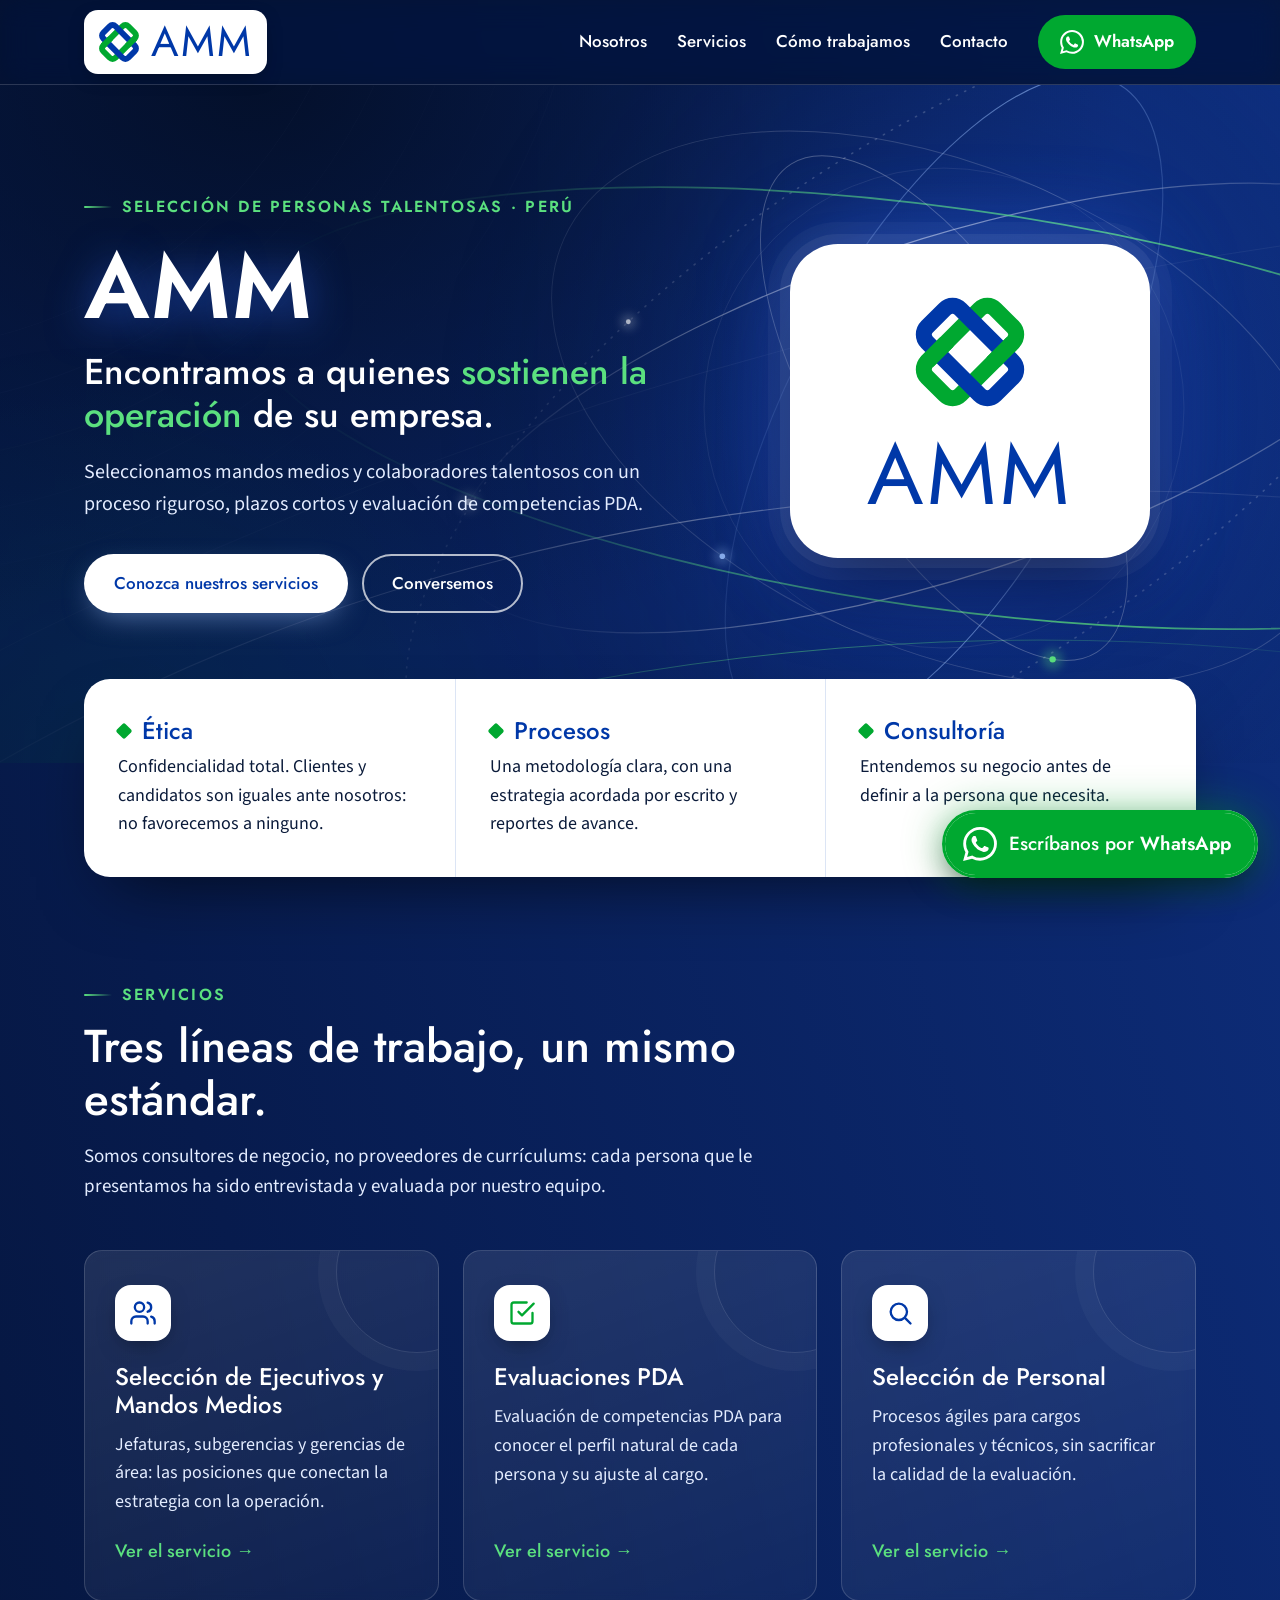
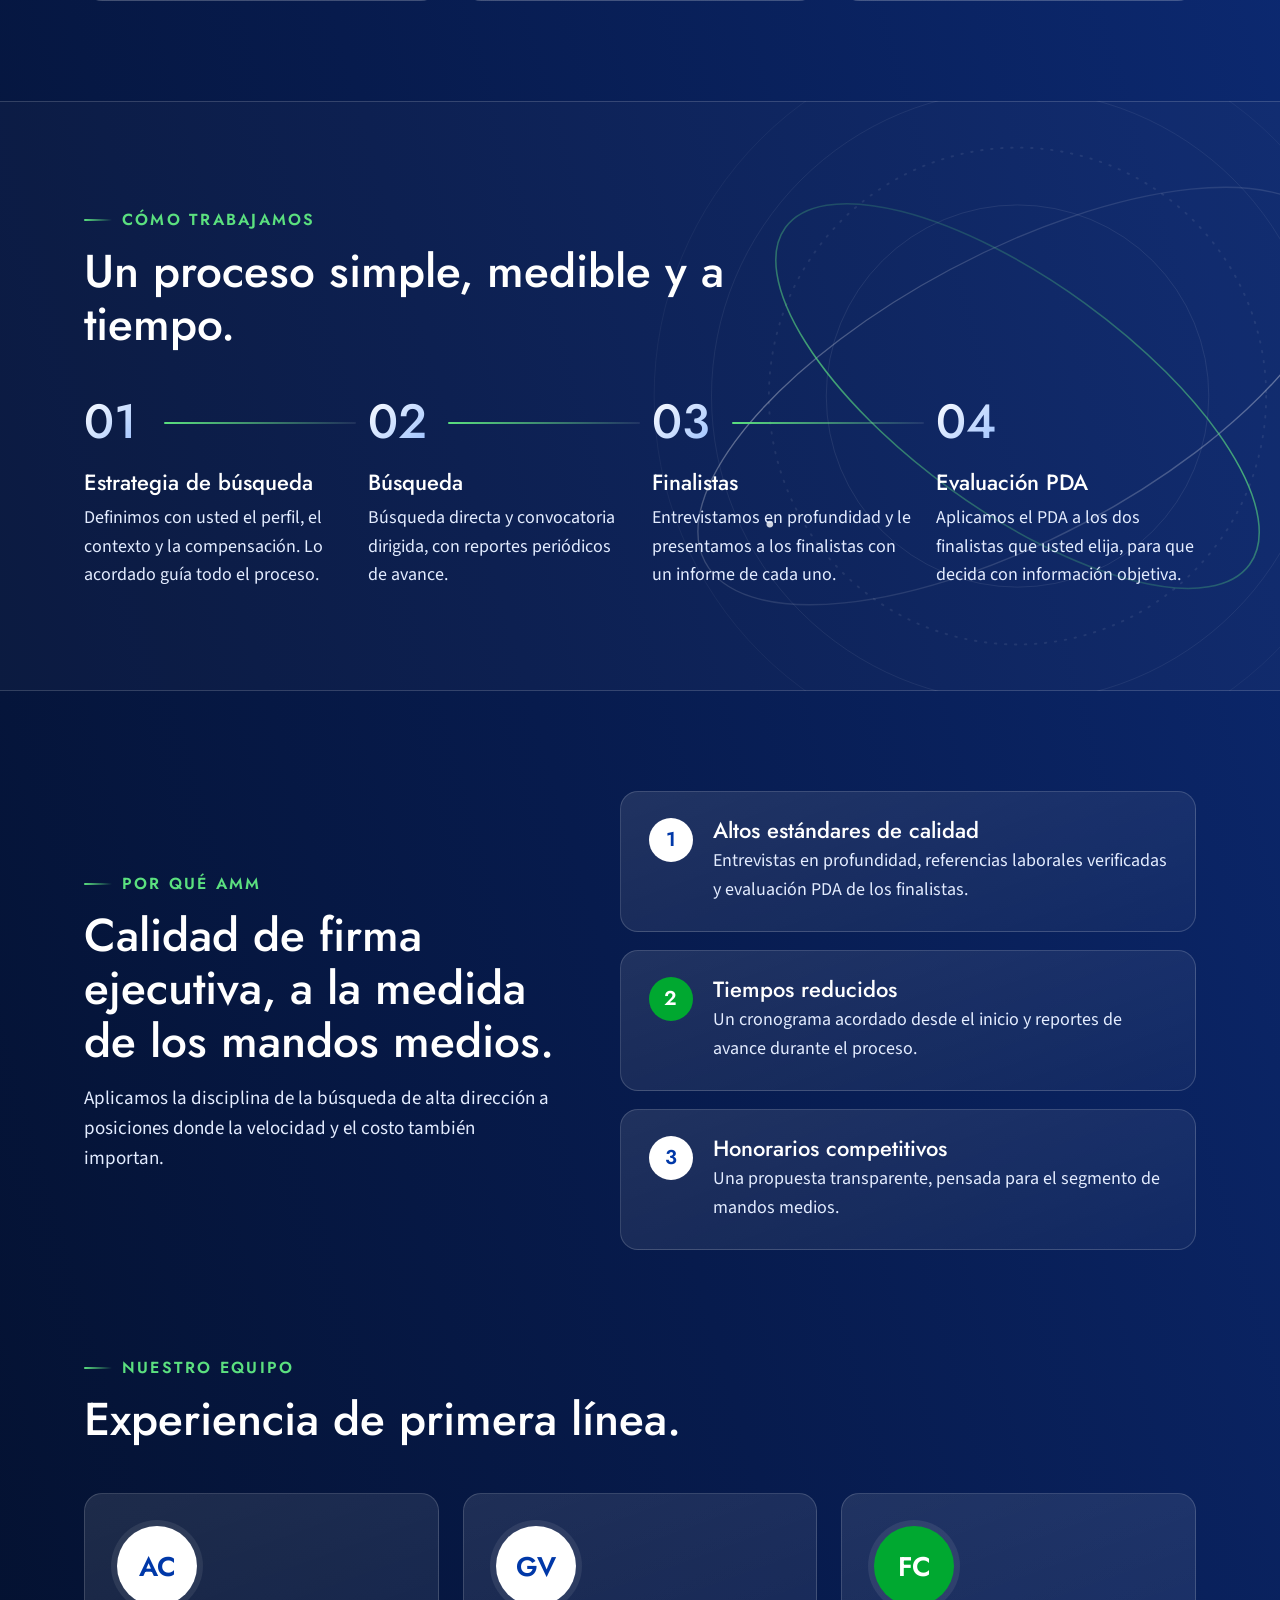
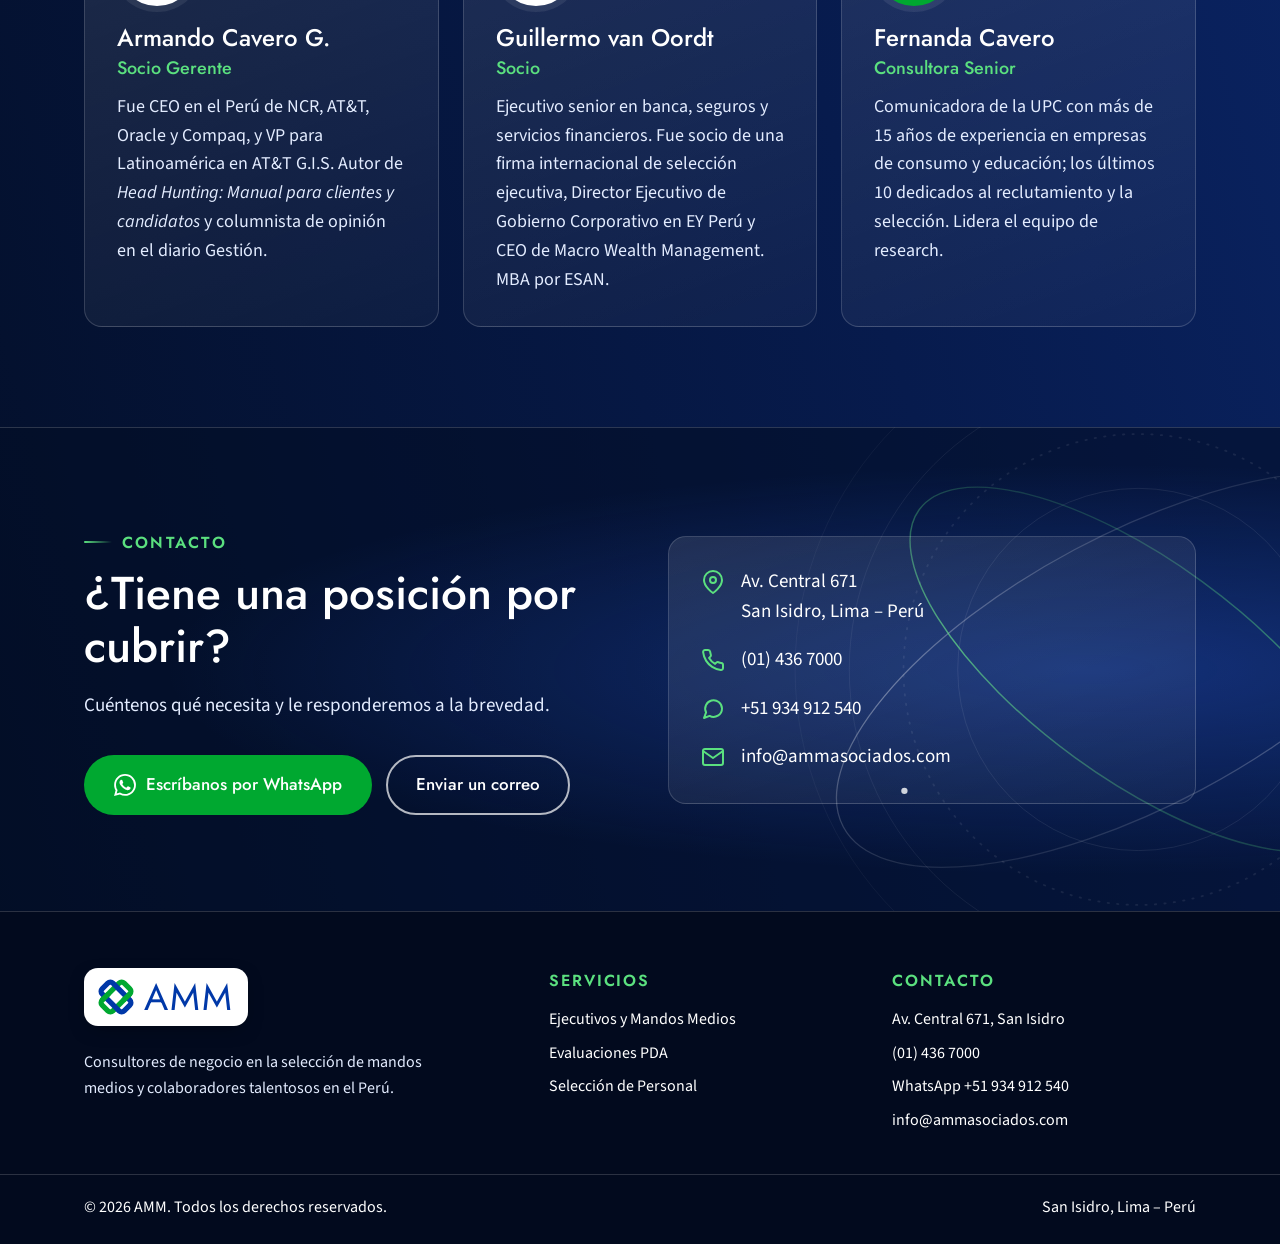
==== commit 3f7c00f8: "Marca AMM: logo y textos solo con AMM Co-Authored-By: Claude Opus 5.5 <noreply@anthropic.com> Claude" ====
--- a/index.html
+++ b/index.html
@@ -3,14 +3,14 @@
 <head>
 <meta charset="utf-8">
 <meta name="viewport" content="width=device-width, initial-scale=1">
-<title>AMM Asociados | Selección de mandos medios y colaboradores talentosos</title>
-<meta name="description" content="AMM Asociados: selección de ejecutivos, mandos medios y colaboradores talentosos en el Perú, con evaluación de competencias PDA. Consultores de negocio en San Isidro, Lima.">
+<title>AMM | Selección de mandos medios y colaboradores talentosos</title>
+<meta name="description" content="AMM: selección de ejecutivos, mandos medios y colaboradores talentosos en el Perú, con evaluación de competencias PDA. Consultores de negocio en San Isidro, Lima.">
 <link rel="canonical" href="https://ammasociados.com/">
 <meta property="og:type" content="website">
-<meta property="og:site_name" content="AMM Asociados">
+<meta property="og:site_name" content="AMM">
 <meta property="og:locale" content="es_PE">
-<meta property="og:title" content="AMM Asociados | Selección de mandos medios y colaboradores talentosos">
-<meta property="og:description" content="AMM Asociados: selección de ejecutivos, mandos medios y colaboradores talentosos en el Perú, con evaluación de competencias PDA. Consultores de negocio en San Isidro, Lima.">
+<meta property="og:title" content="AMM | Selección de mandos medios y colaboradores talentosos">
+<meta property="og:description" content="AMM: selección de ejecutivos, mandos medios y colaboradores talentosos en el Perú, con evaluación de competencias PDA. Consultores de negocio en San Isidro, Lima.">
 <meta property="og:url" content="https://ammasociados.com/">
 <meta property="og:image" content="https://ammasociados.com/assets/img/og-image.png">
 <meta name="twitter:card" content="summary_large_image">
@@ -21,7 +21,7 @@
 <link rel="preconnect" href="https://fonts.gstatic.com" crossorigin>
 <link href="https://fonts.googleapis.com/css2?family=Jost:wght@400;500;600&family=Source+Sans+3:wght@400;600;700&display=swap" rel="stylesheet">
 <link rel="stylesheet" href="/assets/css/styles.css">
-<script type="application/ld+json">{"@context": "https://schema.org", "@type": "ProfessionalService", "name": "AMM Asociados", "url": "https://ammasociados.com/", "logo": "https://ammasociados.com/assets/img/logo-amm-asociados.svg", "image": "https://ammasociados.com/assets/img/og-image.png", "description": "Selección de mandos medios, ejecutivos y colaboradores talentosos en el Perú, con evaluación de competencias PDA.", "telephone": "+51-1-436-7000", "email": "info@ammasociados.com", "address": {"@type": "PostalAddress", "streetAddress": "Av. Central 671", "addressLocality": "San Isidro", "addressRegion": "Lima", "addressCountry": "PE"}, "areaServed": "PE"}</script>
+<script type="application/ld+json">{"@context": "https://schema.org", "@type": "ProfessionalService", "name": "AMM", "url": "https://ammasociados.com/", "logo": "https://ammasociados.com/assets/img/logo-amm.svg", "image": "https://ammasociados.com/assets/img/og-image.png", "description": "Selección de mandos medios, ejecutivos y colaboradores talentosos en el Perú, con evaluación de competencias PDA.", "telephone": "+51-1-436-7000", "email": "info@ammasociados.com", "address": {"@type": "PostalAddress", "streetAddress": "Av. Central 671", "addressLocality": "San Isidro", "addressRegion": "Lima", "addressCountry": "PE"}, "areaServed": "PE"}</script>
 </head>
 <body class="futuro">
 <a class="skip" href="#contenido">Ir al contenido</a>
@@ -43,11 +43,10 @@
 </svg>
 <header class="site">
   <div class="wrap nav">
-    <a class="logo" href="/" aria-label="AMM Asociados, inicio">
-      <svg viewBox="0 0 488 170" role="img" aria-label="AMM Asociados">
+    <a class="logo" href="/" aria-label="AMM, inicio">
+      <svg viewBox="0 0 540 170" role="img" aria-label="AMM">
         <use href="#amm-mark" x="0" y="0" width="170" height="170"/>
-        <text x="196" y="112" font-family="Jost, sans-serif" font-size="118" font-weight="400" fill="#0038A8" letter-spacing="6">AMM</text>
-        <text x="198" y="158" font-family="Jost, sans-serif" font-size="37" font-weight="500" fill="#0B1B3A" letter-spacing="8">ASOCIADOS</text>
+        <text x="194" y="134" font-family="Jost, sans-serif" font-size="142" font-weight="400" fill="#0038A8" letter-spacing="7">AMM</text>
       </svg>
     </a>
     <div class="nav-right">
@@ -86,7 +85,7 @@
   <div class="wrap">
     <div>
       <span class="eyebrow">Selección de personas talentosas · Perú</span>
-      <h1 class="brand-title">AMM <span>Asociados</span></h1>
+      <h1 class="brand-title">AMM</h1>
       <p class="tagline">Encontramos a quienes <em>sostienen la operación</em> de su empresa.</p>
       <p class="lead">Seleccionamos mandos medios y colaboradores talentosos con un proceso riguroso, plazos cortos y evaluación de competencias PDA.</p>
       <div class="ctas">
@@ -95,11 +94,10 @@
       </div>
     </div>
     <div class="hero-mark" aria-hidden="true">
-      <div class="tile"><svg viewBox="0 0 420 430" role="img" aria-label="Logo AMM Asociados">
+      <div class="tile"><svg viewBox="0 0 420 370" role="img" aria-label="Logo AMM">
         <use href="#amm-mark" x="105" y="0" width="210" height="210"/>
         <text x="210" y="340" text-anchor="middle" font-family="Jost, sans-serif" font-size="132" font-weight="400" fill="#0038A8" letter-spacing="6">AMM</text>
-        <text x="214" y="408" text-anchor="middle" font-family="Jost, sans-serif" font-size="41" font-weight="500" fill="#0B1B3A" letter-spacing="9">ASOCIADOS</text>
-      </svg></div>
+        </svg></div>
     </div>
   </div>
 </section>
@@ -160,7 +158,7 @@
 <section class="block">
   <div class="wrap split">
     <div class="head" style="margin-bottom:0">
-      <span class="eyebrow">Por qué AMM Asociados</span>
+      <span class="eyebrow">Por qué AMM</span>
       <h2>Calidad de firma ejecutiva, a la medida de los mandos medios.</h2>
       <p>Aplicamos la disciplina de la búsqueda de alta dirección a posiciones donde la velocidad y el costo también importan.</p>
     </div>
@@ -231,8 +229,8 @@
 <footer class="site">
   <div class="wrap cols">
     <div class="brand">
-      <a class="logo" href="/" aria-label="AMM Asociados, inicio">
-        <svg viewBox="0 0 488 170" style="height:44px;width:auto;display:block" role="img" aria-label="AMM Asociados"><use href="#amm-mark" width="170" height="170"/><text x="196" y="112" font-family="Jost, sans-serif" font-size="118" fill="#0038A8" letter-spacing="6">AMM</text><text x="198" y="158" font-family="Jost, sans-serif" font-size="37" font-weight="500" fill="#0B1B3A" letter-spacing="8">ASOCIADOS</text></svg>
+      <a class="logo" href="/" aria-label="AMM, inicio">
+        <svg viewBox="0 0 540 170" style="height:44px;width:auto;display:block" role="img" aria-label="AMM"><use href="#amm-mark" width="170" height="170"/><text x="194" y="134" font-family="Jost, sans-serif" font-size="142" fill="#0038A8" letter-spacing="7">AMM</text></svg>
       </a>
       <p>Consultores de negocio en la selección de mandos medios y colaboradores talentosos en el Perú.</p>
     </div>
@@ -256,7 +254,7 @@
   </div>
   <div class="legal">
     <div class="wrap">
-      <span>© 2026 AMM Asociados. Todos los derechos reservados.</span>
+      <span>© 2026 AMM. Todos los derechos reservados.</span>
       <span>San Isidro, Lima – Perú</span>
     </div>
   </div>
--- a/assets/css/styles.css
+++ b/assets/css/styles.css
@@ -1,4 +1,4 @@
-/* AMM Asociados — hoja de estilos del sitio (azul profundo, órbitas) */
+/* AMM — hoja de estilos del sitio (azul profundo, órbitas) */
 :root{
   --blue:#0038A8;
   --night:#030E26;
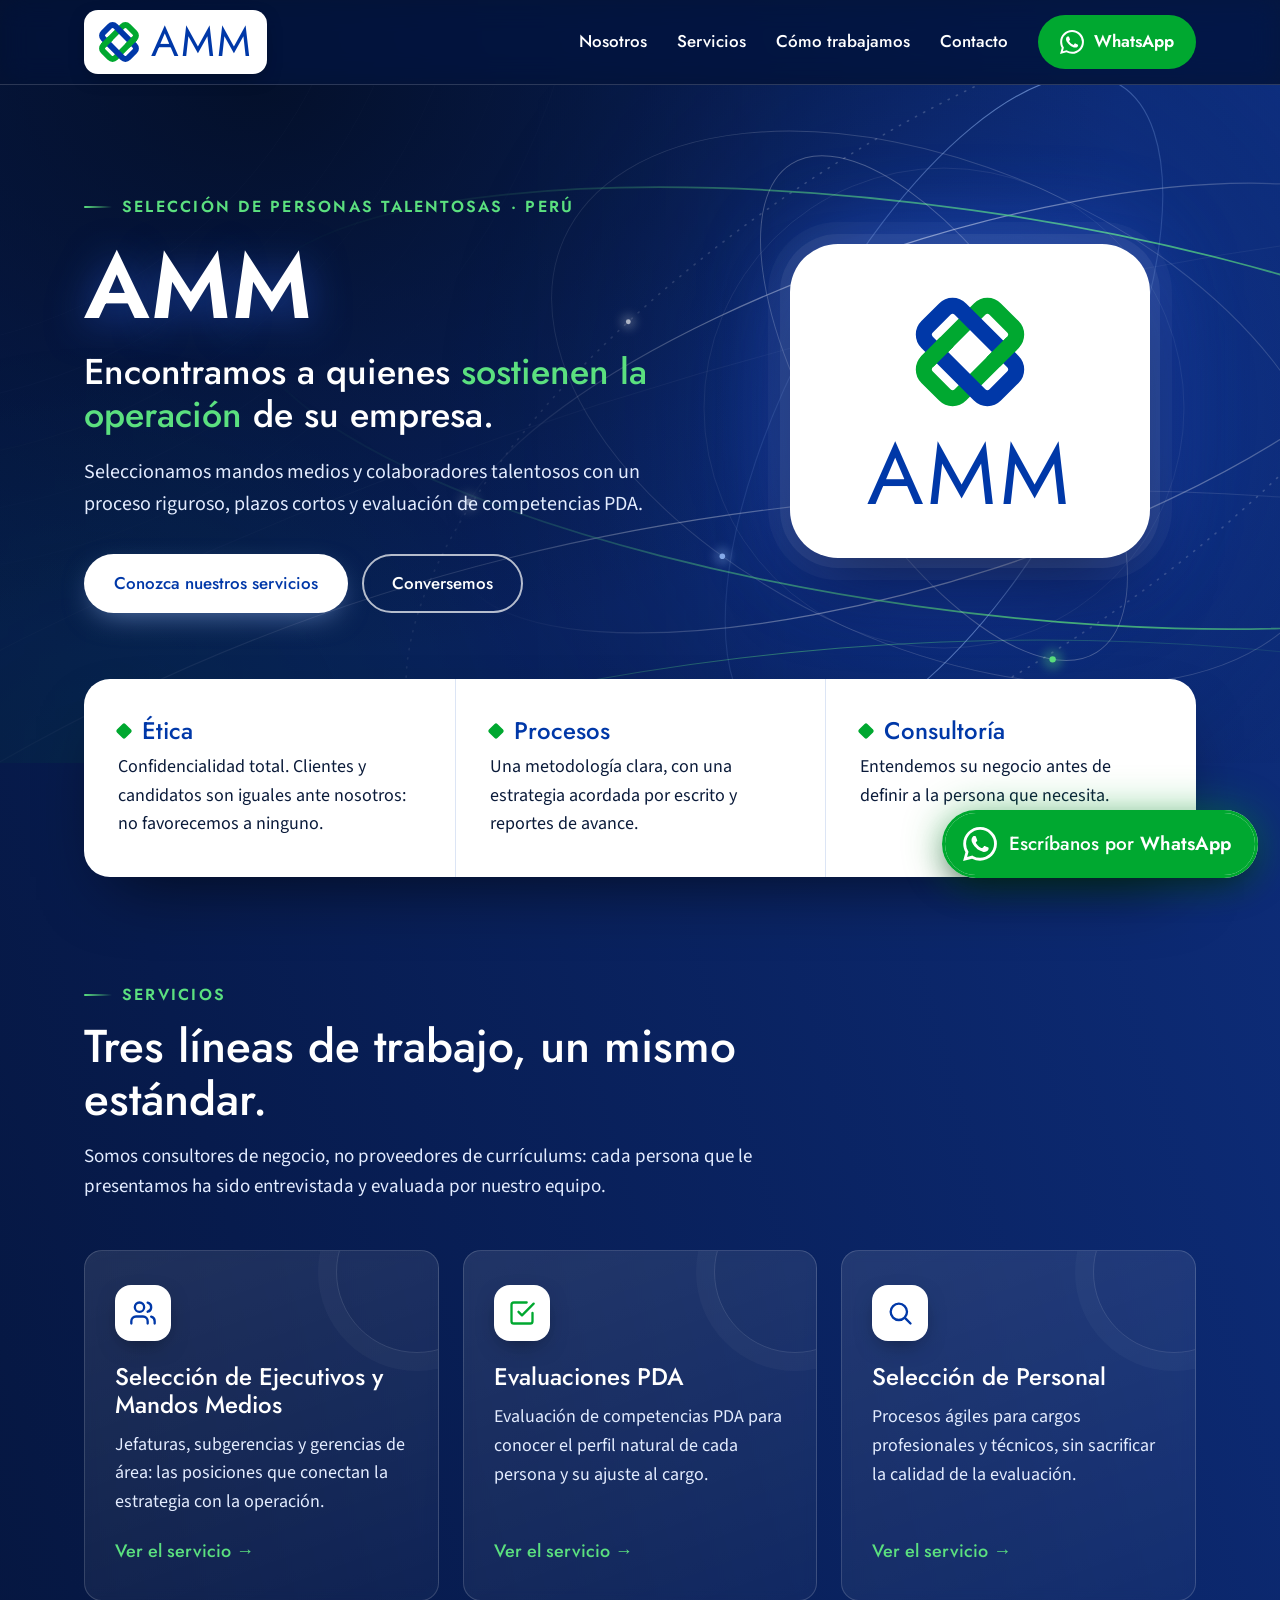
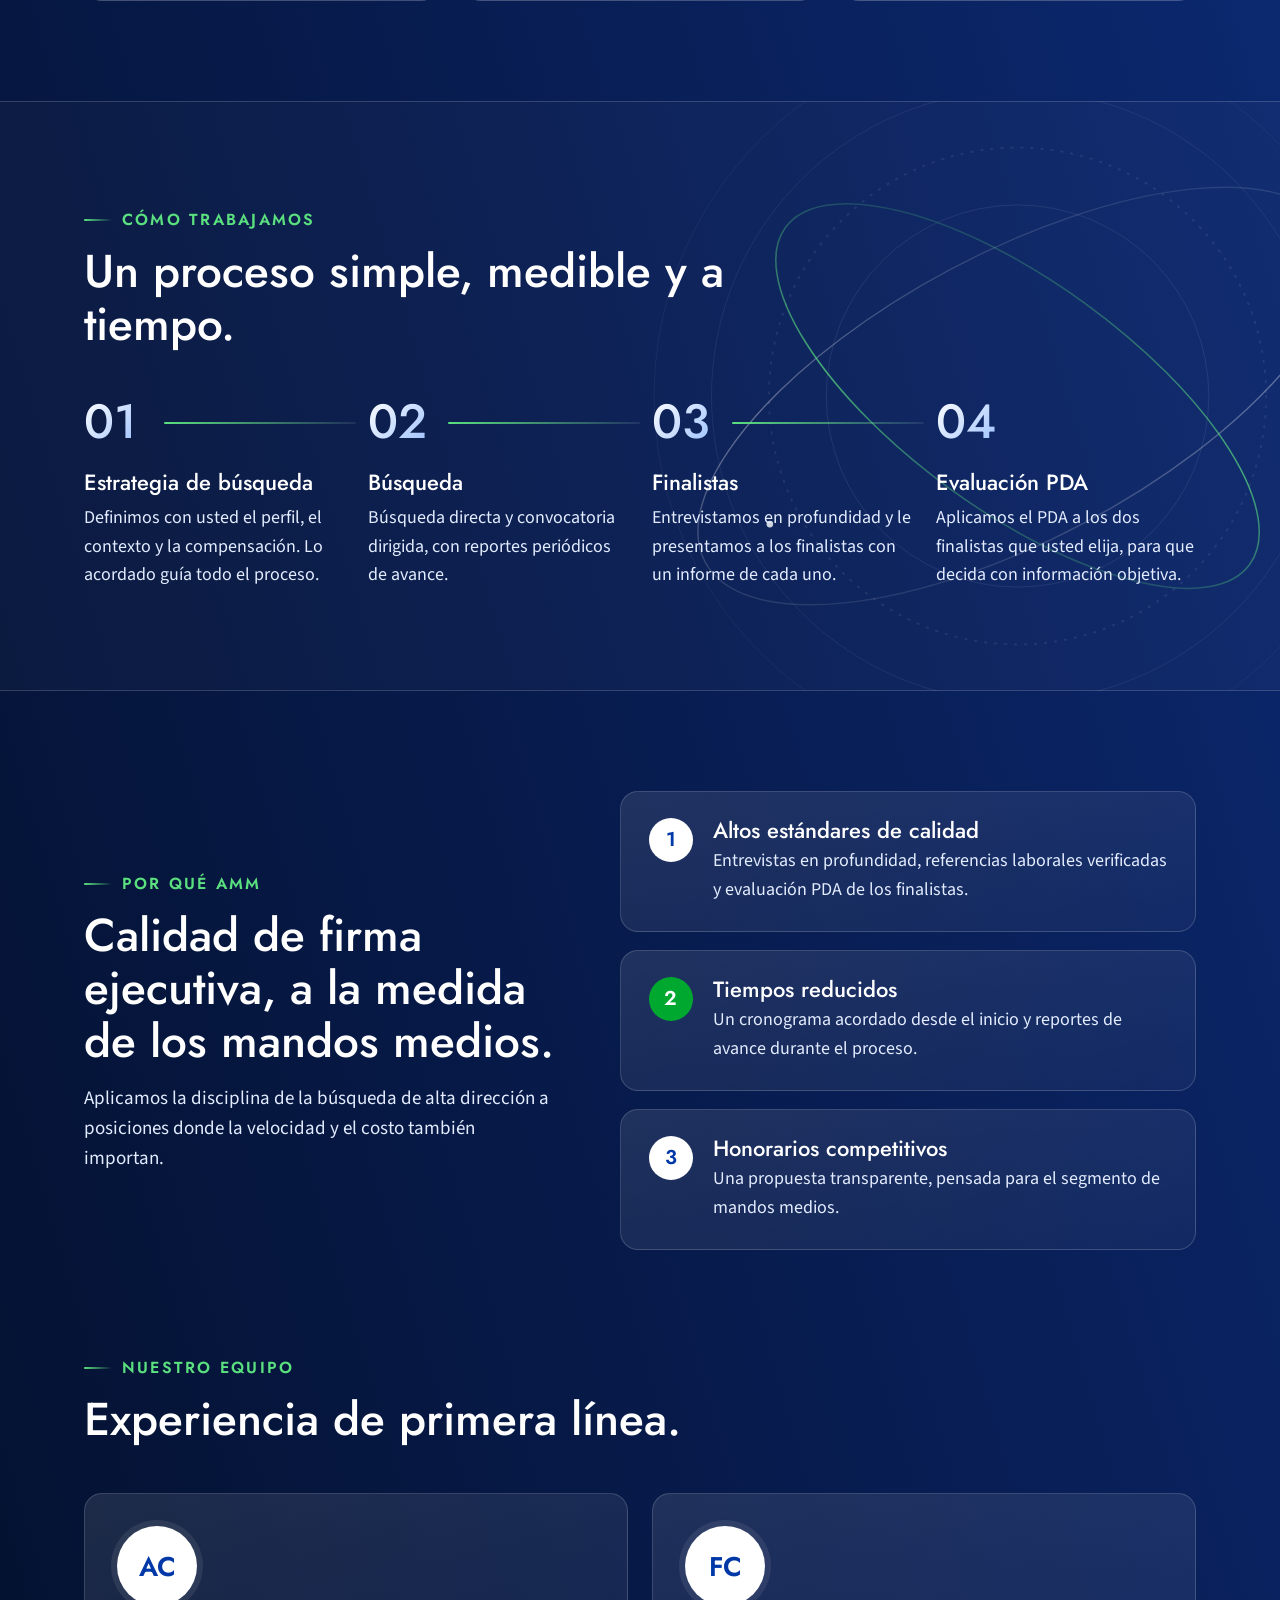
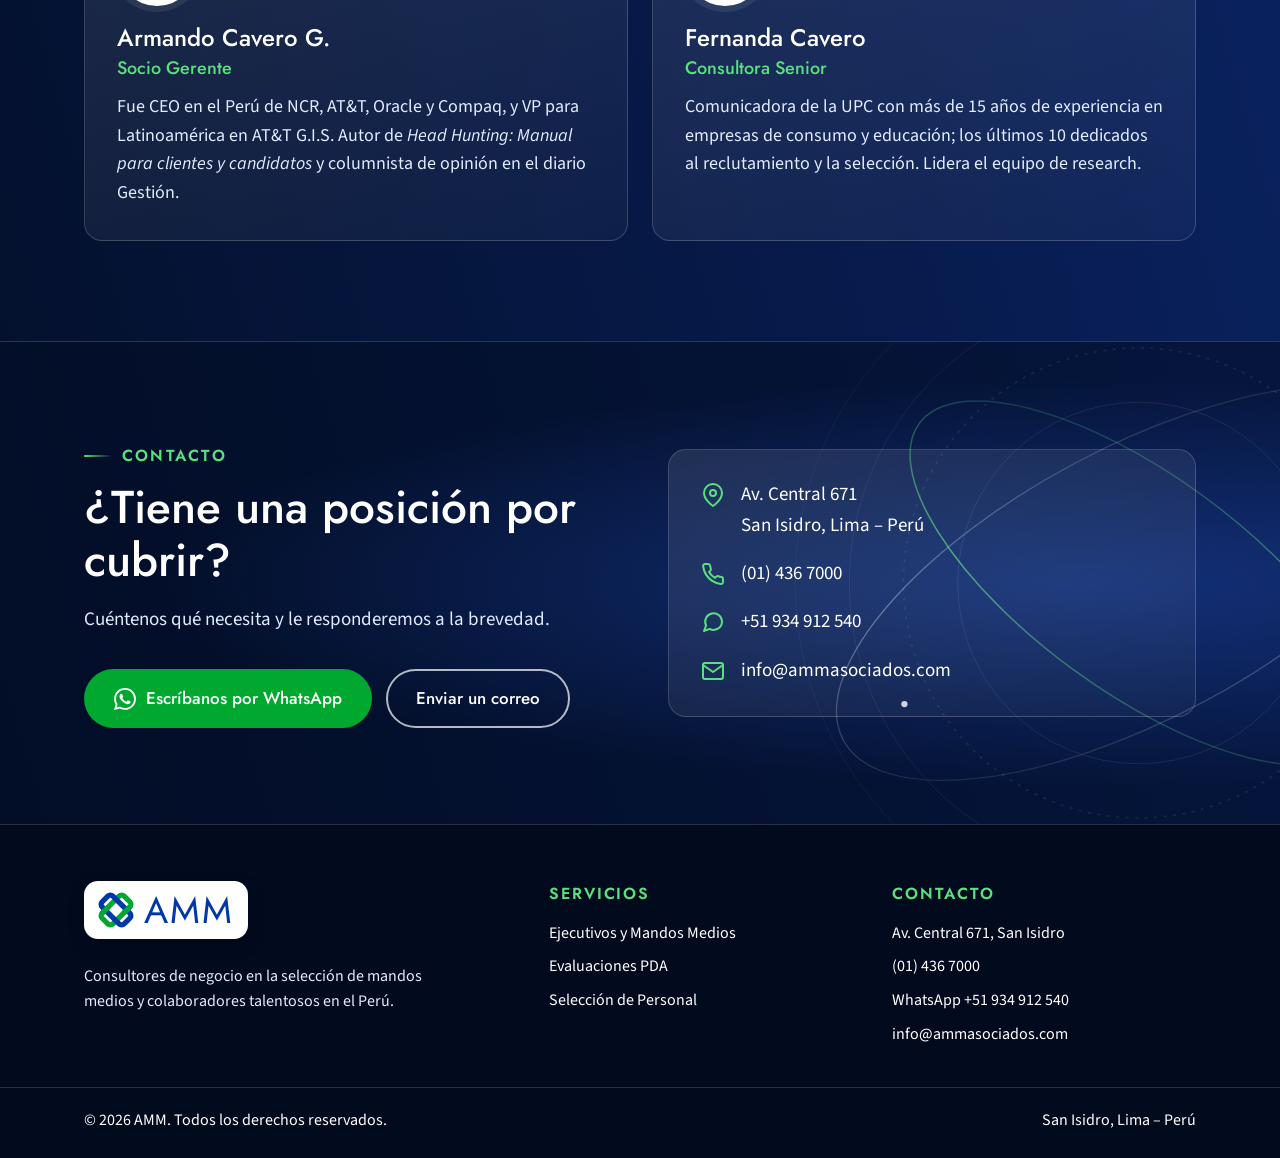
==== commit 5d341fb2: "Quitar a Guillermo van Oordt (retiro de la firma); socio en singular Co-Authored-By: Claude Opus 5.5" ====
--- a/index.html
+++ b/index.html
@@ -176,21 +176,13 @@
       <span class="eyebrow">Nuestro equipo</span>
       <h2>Experiencia de primera línea.</h2>
     </div>
-    <div class="team">
+    <div class="team" style="grid-template-columns:repeat(auto-fit,minmax(280px,1fr))">
         <div class="person">
           <div class="avatar">AC</div>
           <div>
             <h3>Armando Cavero G.</h3>
             <div class="role">Socio Gerente</div>
             <p>Fue CEO en el Perú de NCR, AT&amp;T, Oracle y Compaq, y VP para Latinoamérica en AT&amp;T G.I.S. Autor de <em>Head Hunting: Manual para clientes y candidatos</em> y columnista de opinión en el diario Gestión.</p>
-          </div>
-        </div>
-        <div class="person">
-          <div class="avatar">GV</div>
-          <div>
-            <h3>Guillermo van Oordt</h3>
-            <div class="role">Socio</div>
-            <p>Ejecutivo senior en banca, seguros y servicios financieros. Fue socio de una firma internacional de selección ejecutiva, Director Ejecutivo de Gobierno Corporativo en EY Perú y CEO de Macro Wealth Management. MBA por ESAN.</p>
           </div>
         </div>
         <div class="person">
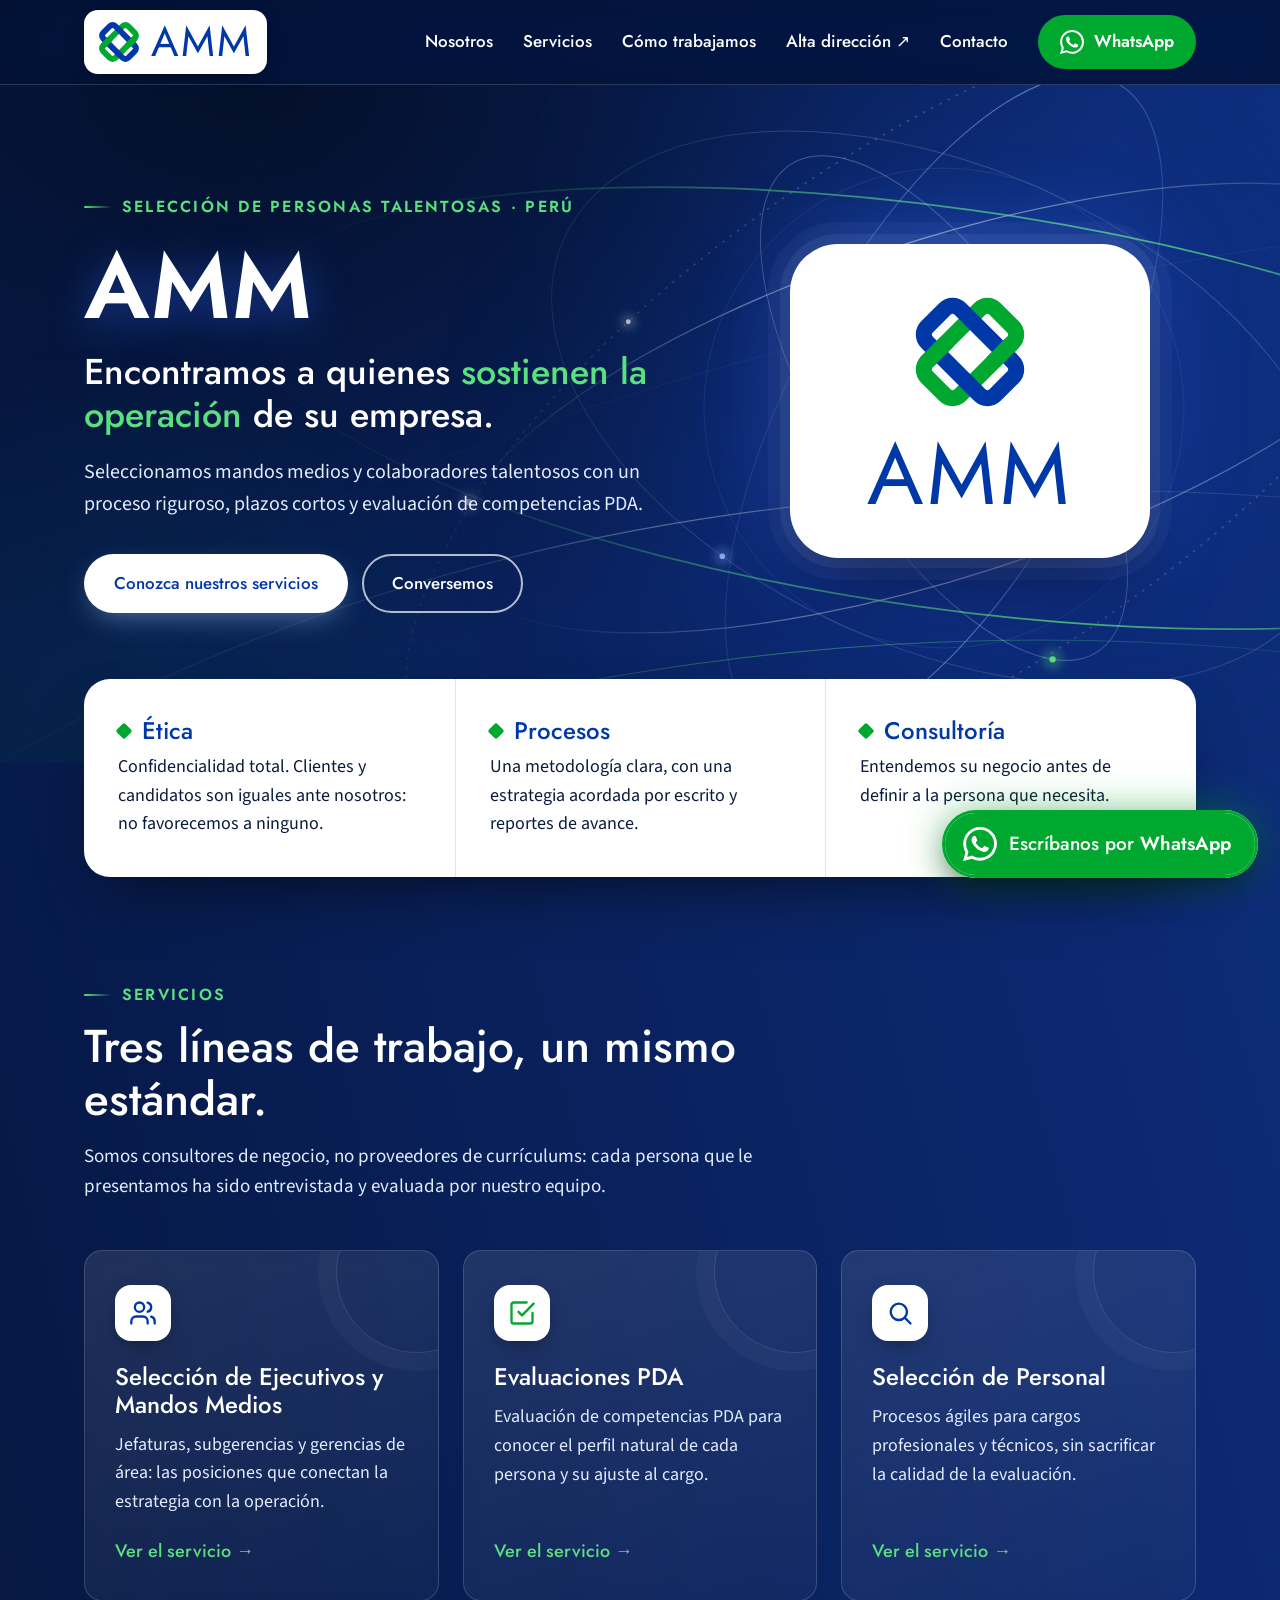
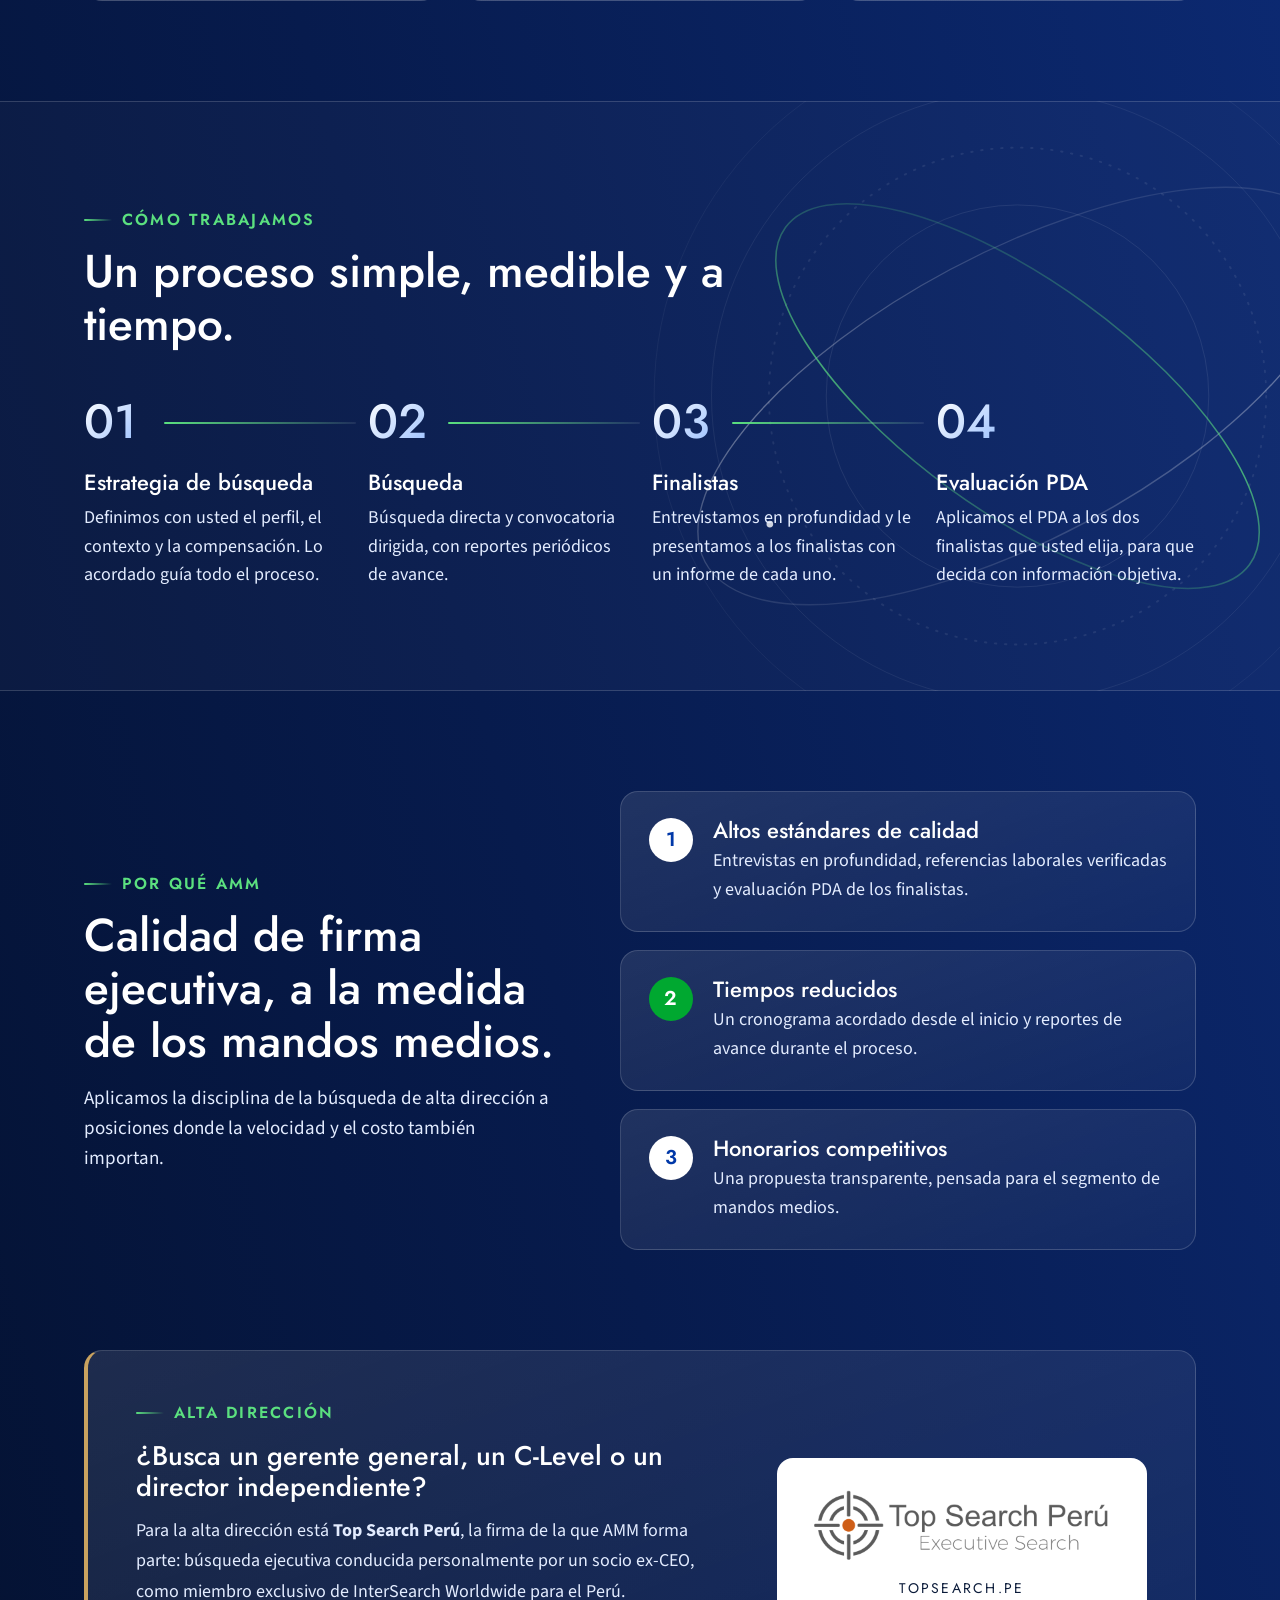
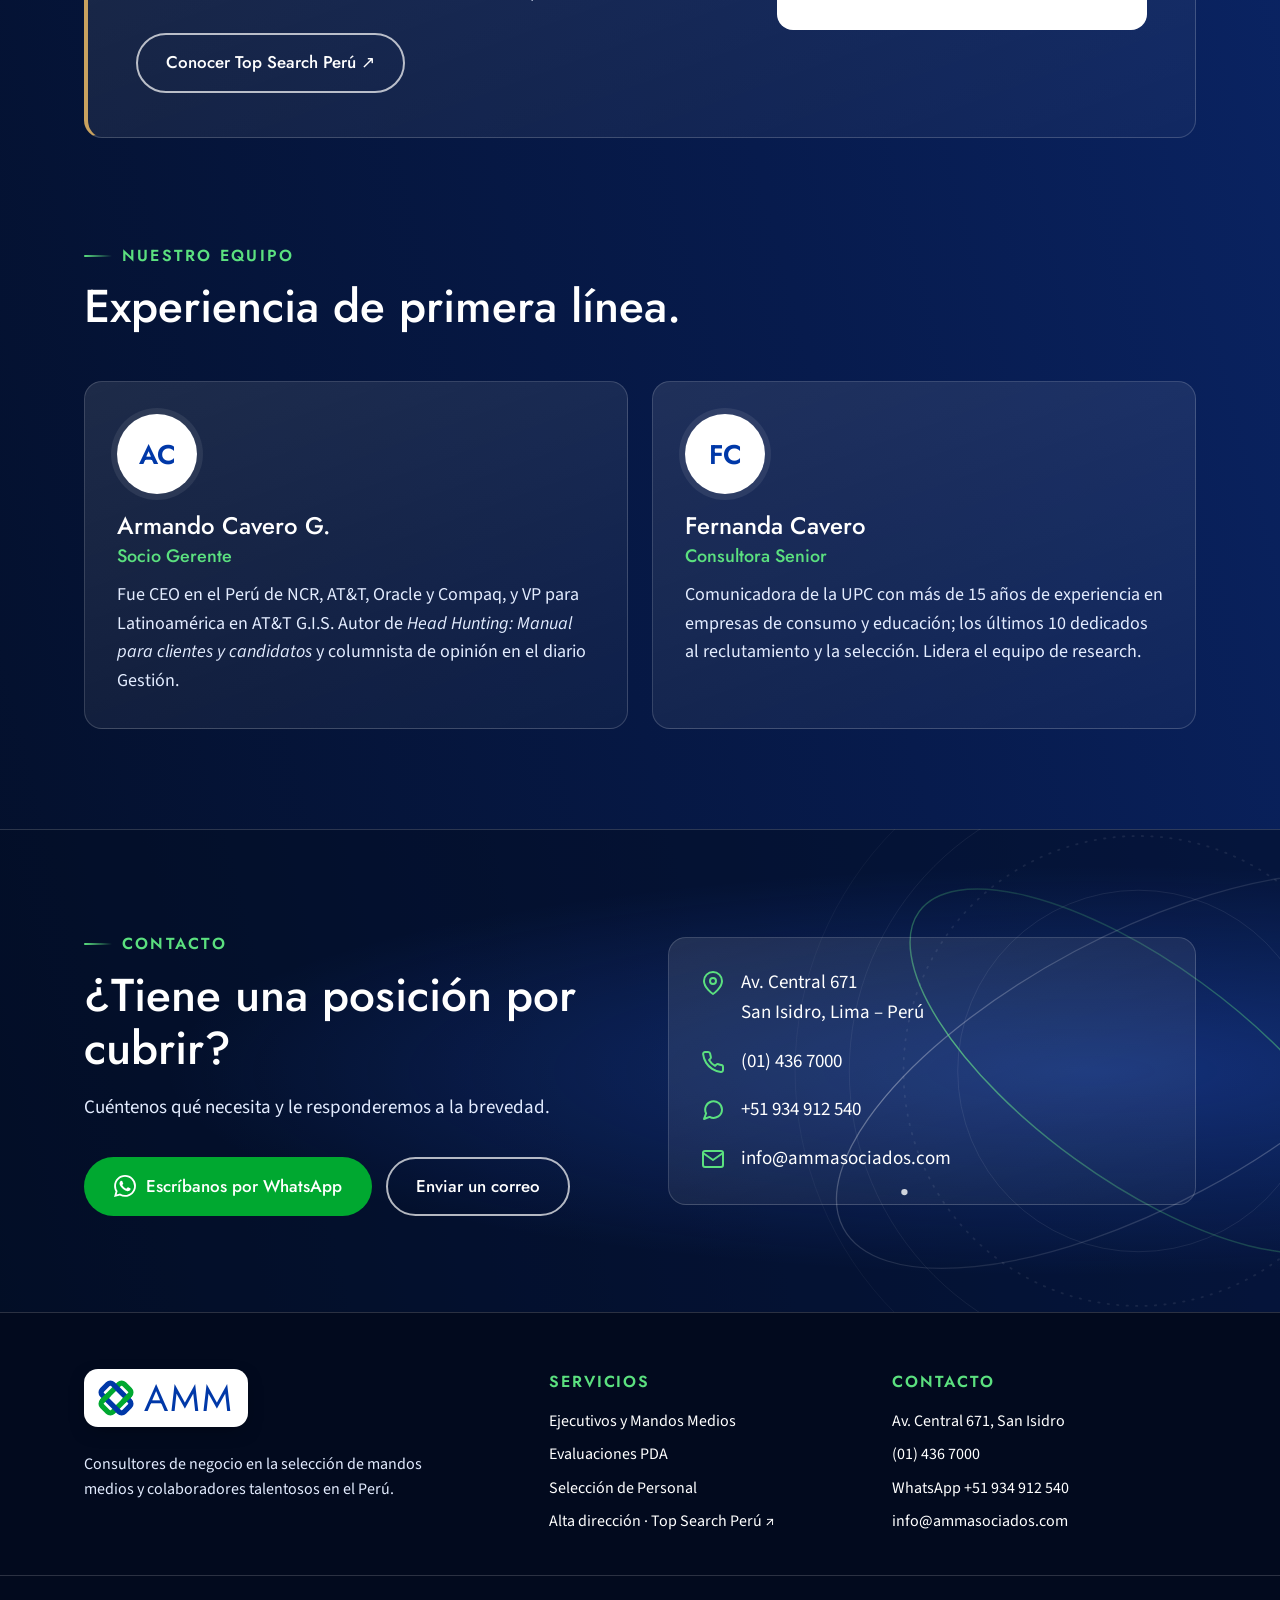
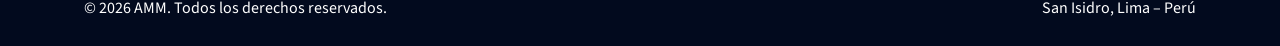
==== commit 20becabc: "Top Search Perú como firma de alta dirección: menú, franja en portada, recuadro en servicios, pie y " ====
--- a/index.html
+++ b/index.html
@@ -54,6 +54,7 @@
       <li><a href="/nosotros/">Nosotros</a></li>
       <li><a href="/servicios/">Servicios</a></li>
       <li><a href="/#proceso">Cómo trabajamos</a></li>
+      <li><a href="https://topsearch.pe/?desde=amm" target="_blank" rel="noopener">Alta dirección ↗</a></li>
       <li><a href="/contacto/">Contacto</a></li>
       </ul>
       <a class="btn btn-wa wa-head" href="https://wa.me/51934912540" target="_blank" rel="noopener" aria-label="Escríbanos por WhatsApp"><svg class="wa-ico" viewBox="0 0 24 24" fill="#FFFFFF" aria-hidden="true" focusable="false"><path d="M17.472 14.382c-.297-.149-1.758-.867-2.03-.967-.273-.099-.471-.148-.67.15-.197.297-.767.966-.94 1.164-.173.199-.347.223-.644.075-.297-.15-1.255-.463-2.39-1.475-.883-.788-1.48-1.761-1.653-2.059-.173-.297-.018-.458.13-.606.134-.133.298-.347.446-.52.149-.174.198-.298.298-.497.099-.198.05-.371-.025-.52-.075-.149-.669-1.612-.916-2.207-.242-.579-.487-.5-.669-.51-.173-.008-.371-.01-.57-.01-.198 0-.52.074-.792.372-.272.297-1.04 1.016-1.04 2.479 0 1.462 1.065 2.875 1.213 3.074.149.198 2.096 3.2 5.077 4.487.709.306 1.262.489 1.694.625.712.227 1.36.195 1.871.118.571-.085 1.758-.719 2.006-1.413.248-.694.248-1.289.173-1.413-.074-.124-.272-.198-.57-.347m-5.421 7.403h-.004a9.87 9.87 0 01-5.031-1.378l-.361-.214-3.741.982.998-3.648-.235-.374a9.86 9.86 0 01-1.51-5.26c.001-5.45 4.436-9.884 9.888-9.884 2.64 0 5.122 1.03 6.988 2.898a9.825 9.825 0 012.893 6.994c-.003 5.45-4.437 9.884-9.885 9.884m8.413-18.297A11.815 11.815 0 0012.05 0C5.495 0 .16 5.335.157 11.892c0 2.096.547 4.142 1.588 5.945L.057 24l6.305-1.654a11.882 11.882 0 005.683 1.448h.005c6.554 0 11.89-5.335 11.893-11.893a11.821 11.821 0 00-3.48-8.413Z"/></svg><span>WhatsApp</span></a>
@@ -170,6 +171,24 @@
   </div>
 </section>
 
+<section class="block tight" id="topsearch"><style>
+#topsearch .ts-in{display:grid;grid-template-columns:1.6fr 1fr;gap:48px;align-items:center;border:1px solid var(--line);border-left:4px solid #C9A25F;border-radius:var(--radius);padding:44px 48px;background:var(--glass)}
+#topsearch h2{margin:14px 0 14px}
+#topsearch p{color:var(--text);font-size:18px;line-height:1.7;margin:0 0 26px;max-width:640px}
+#topsearch .ts-logo{display:flex;flex-direction:column;align-items:center;background:#fff;border-radius:16px;padding:30px 28px;text-decoration:none;transition:transform .2s}
+#topsearch .ts-logo:hover{transform:translateY(-3px)}
+#topsearch .ts-logo img{width:100%;max-width:300px;height:auto;display:block}
+#topsearch .ts-logo span{margin-top:14px;font-family:"Jost",sans-serif;font-size:14px;letter-spacing:.16em;text-transform:uppercase;color:var(--ink)}
+@media (max-width:860px){#topsearch .ts-in{grid-template-columns:1fr;padding:30px 24px;gap:28px}#topsearch .ts-logo{order:-1}}
+</style>
+  <div class="wrap"><div class="ts-in">
+    <div><span class="eyebrow">Alta dirección</span><h2>¿Busca un gerente general, un C-Level o un director independiente?</h2>
+      <p>Para la alta dirección está <b>Top Search Perú</b>, la firma de la que AMM forma parte: búsqueda ejecutiva conducida personalmente por un socio ex-CEO, como miembro exclusivo de InterSearch Worldwide para el Perú.</p>
+      <a class="btn btn-ghost" href="https://topsearch.pe/?desde=amm" target="_blank" rel="noopener">Conocer Top Search Perú ↗</a></div>
+    <a class="ts-logo" href="https://topsearch.pe/?desde=amm" target="_blank" rel="noopener" aria-label="Top Search Perú — topsearch.pe"><img src="/assets/img/logo-top-search.png" alt="Top Search Perú"><span>topsearch.pe</span></a>
+  </div></div>
+</section>
+
 <section class="block tight" id="equipo">
   <div class="wrap">
     <div class="head">
@@ -232,6 +251,7 @@
         <li><a href="/servicios/seleccion-ejecutivos-mandos-medios/">Ejecutivos y Mandos Medios</a></li>
         <li><a href="/servicios/evaluaciones-pda/">Evaluaciones PDA</a></li>
         <li><a href="/servicios/seleccion-de-personal/">Selección de Personal</a></li>
+        <li><a href="https://topsearch.pe/?desde=amm" target="_blank" rel="noopener">Alta dirección · Top Search Perú ↗</a></li>
       </ul>
     </div>
     <div>
